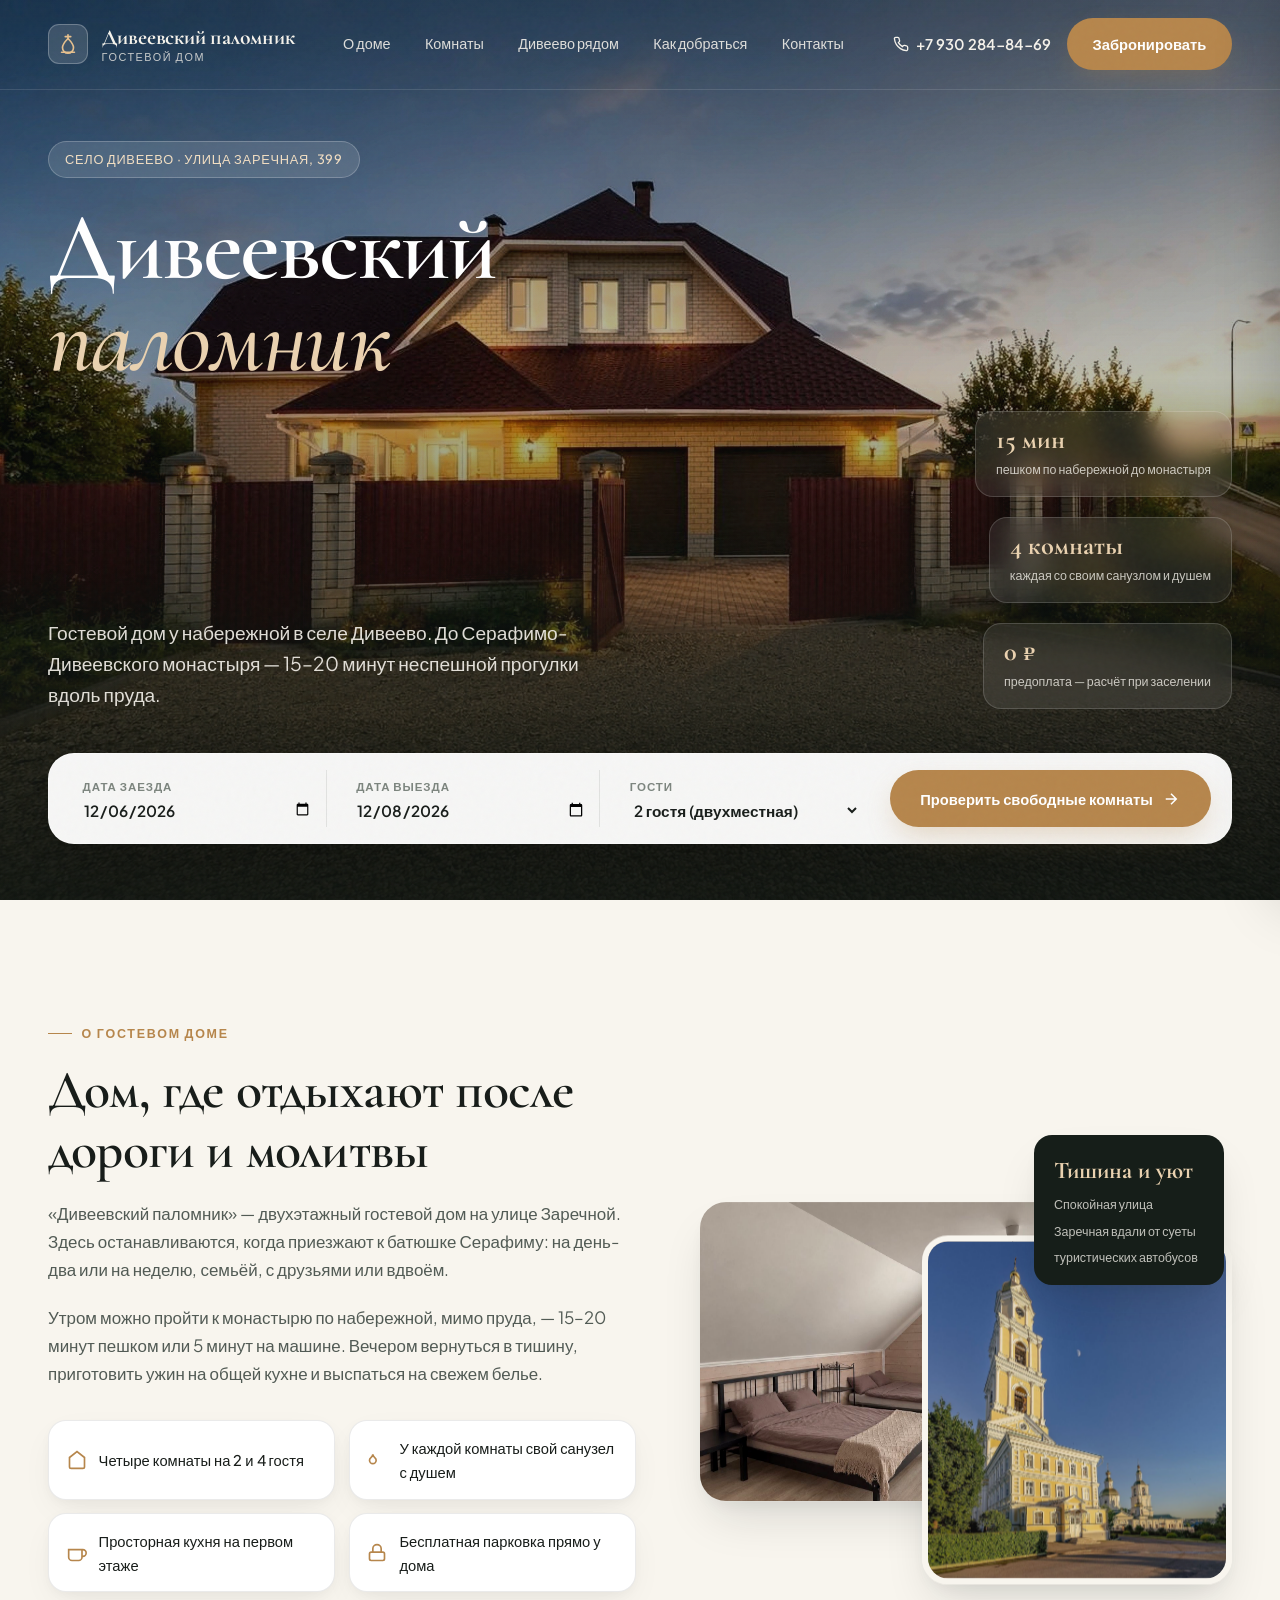
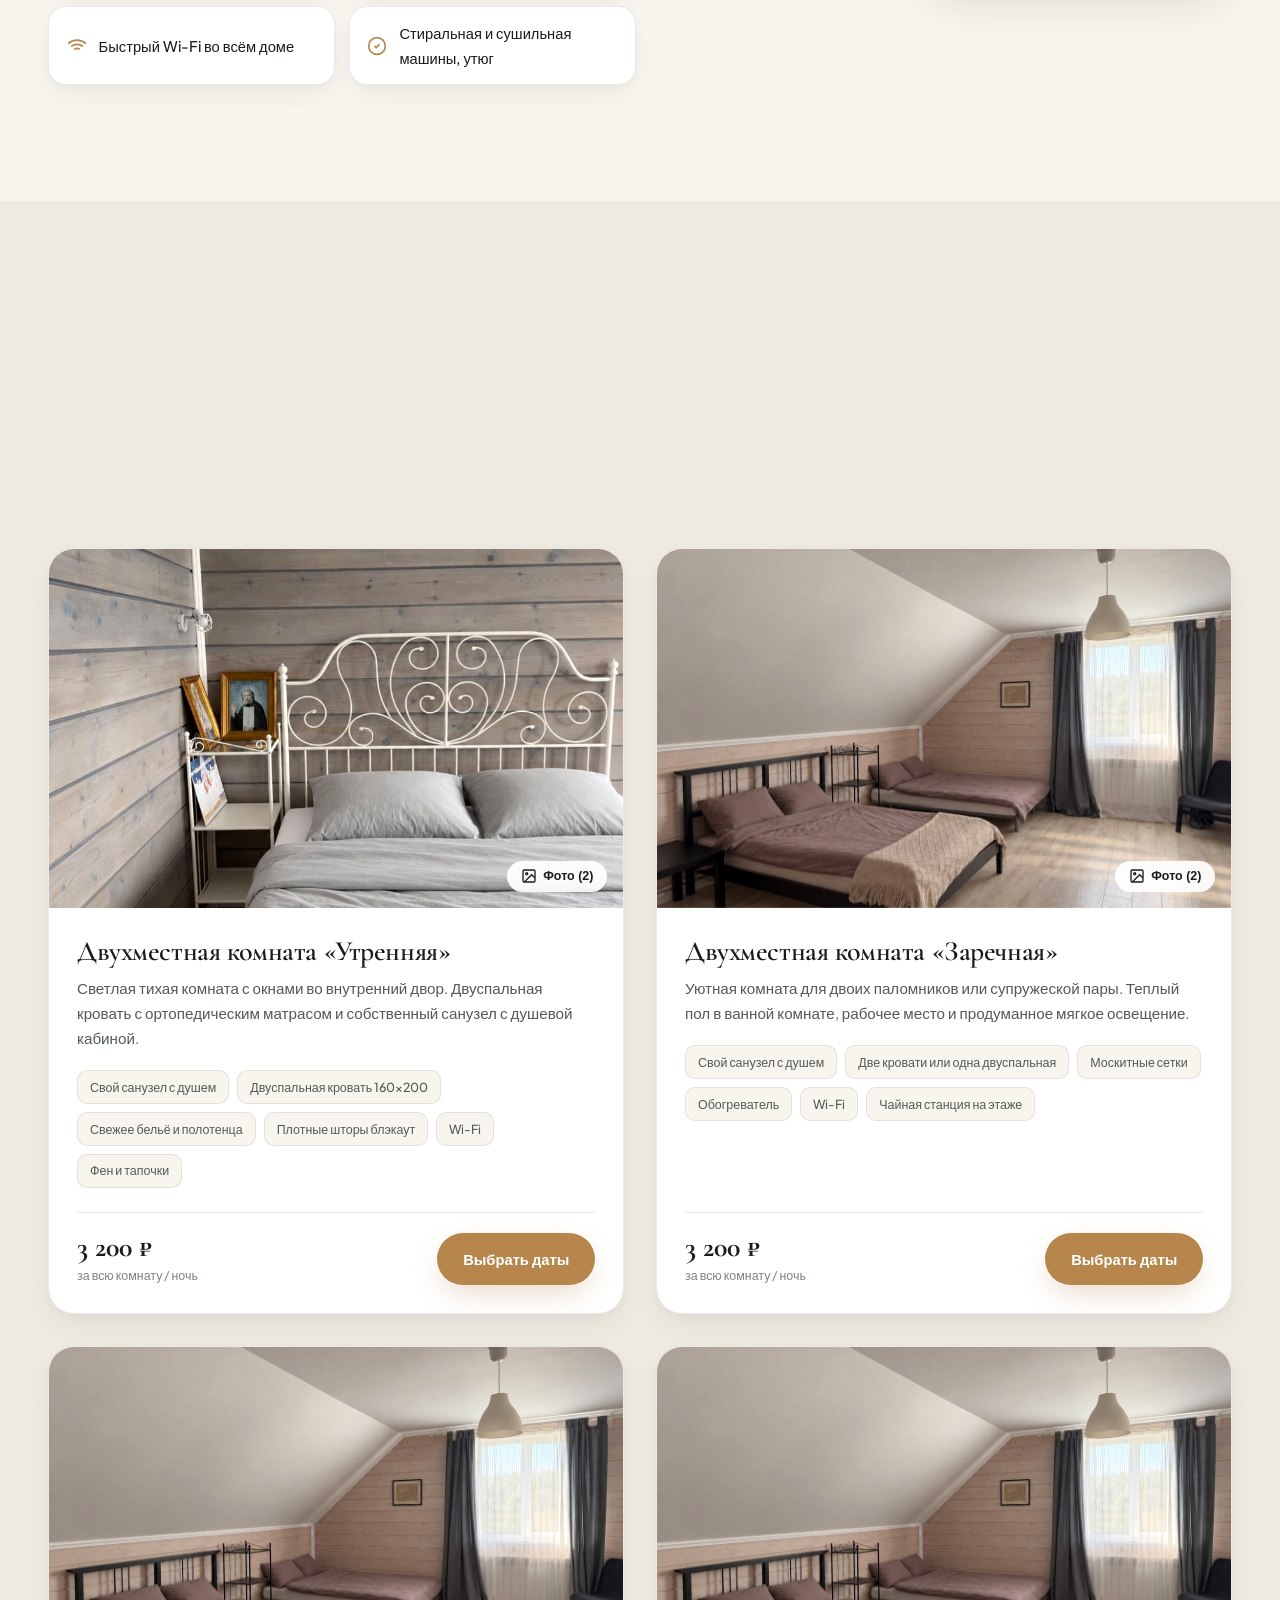
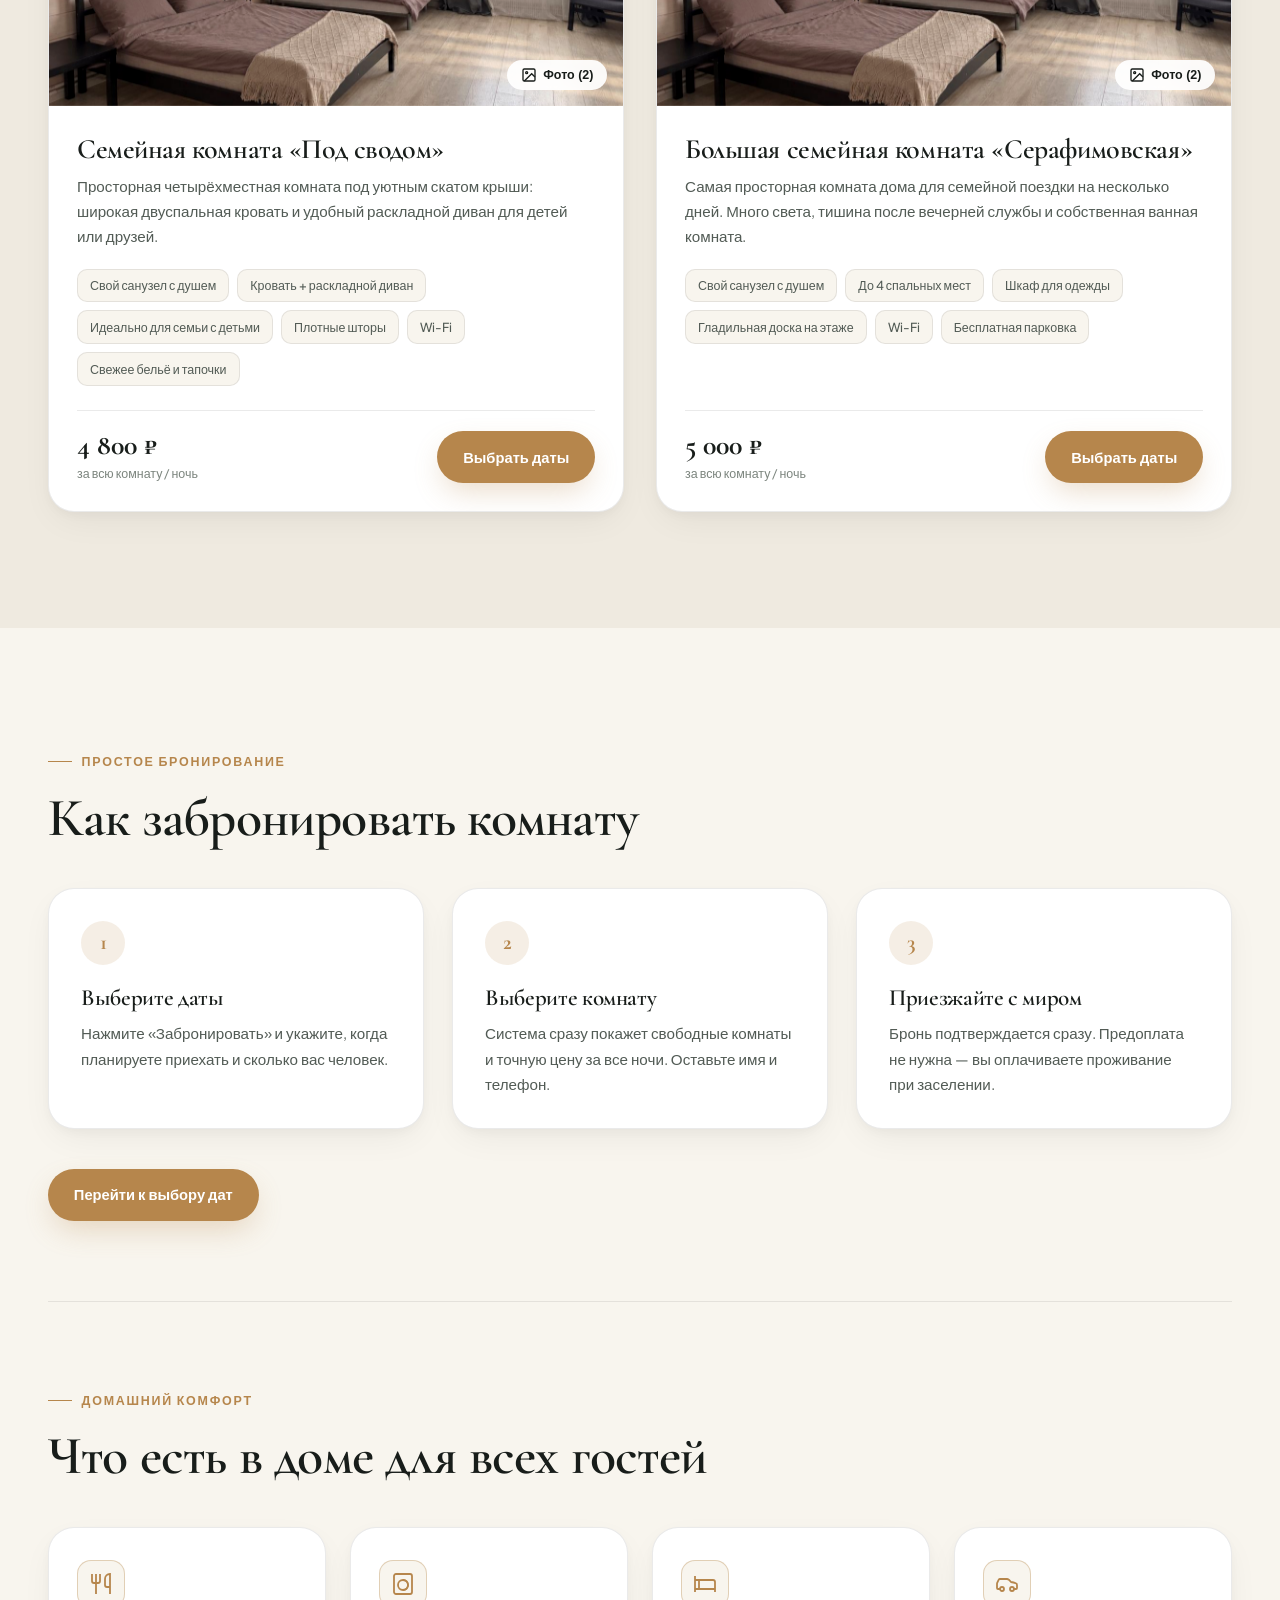
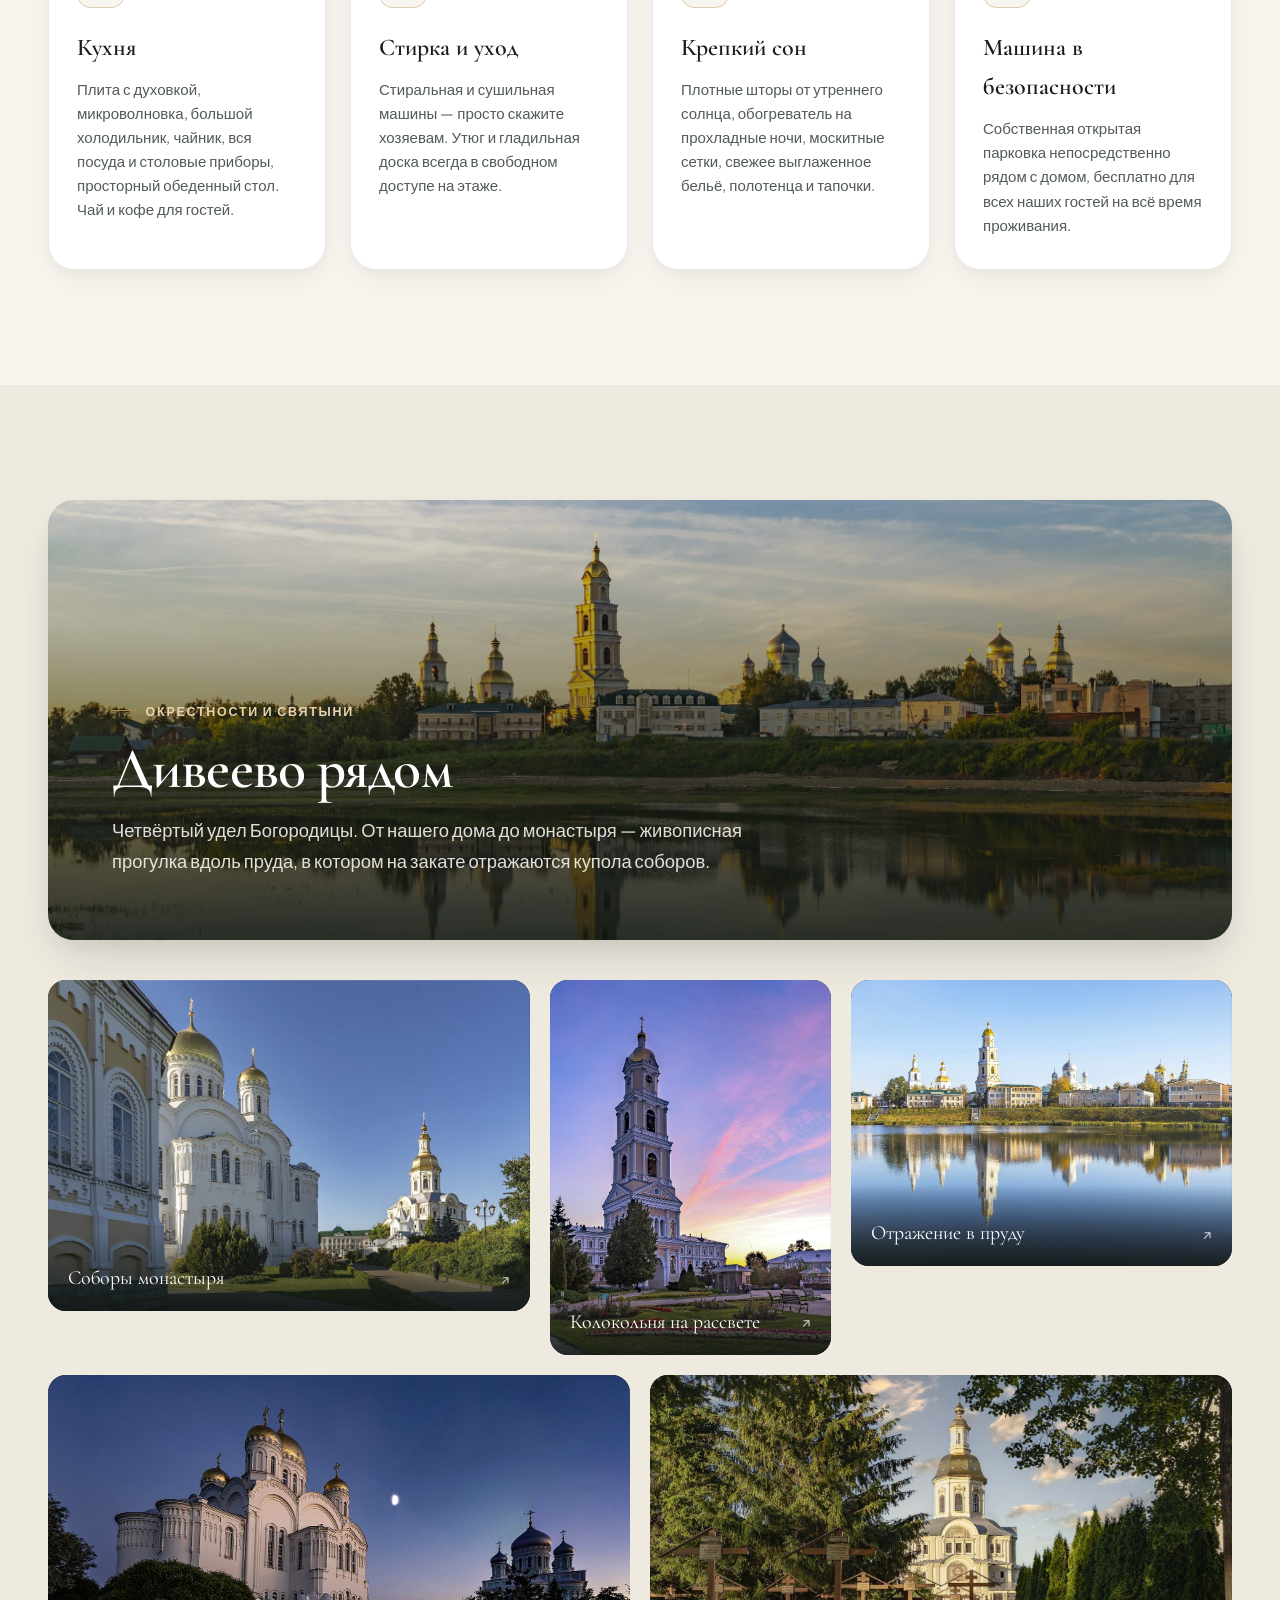
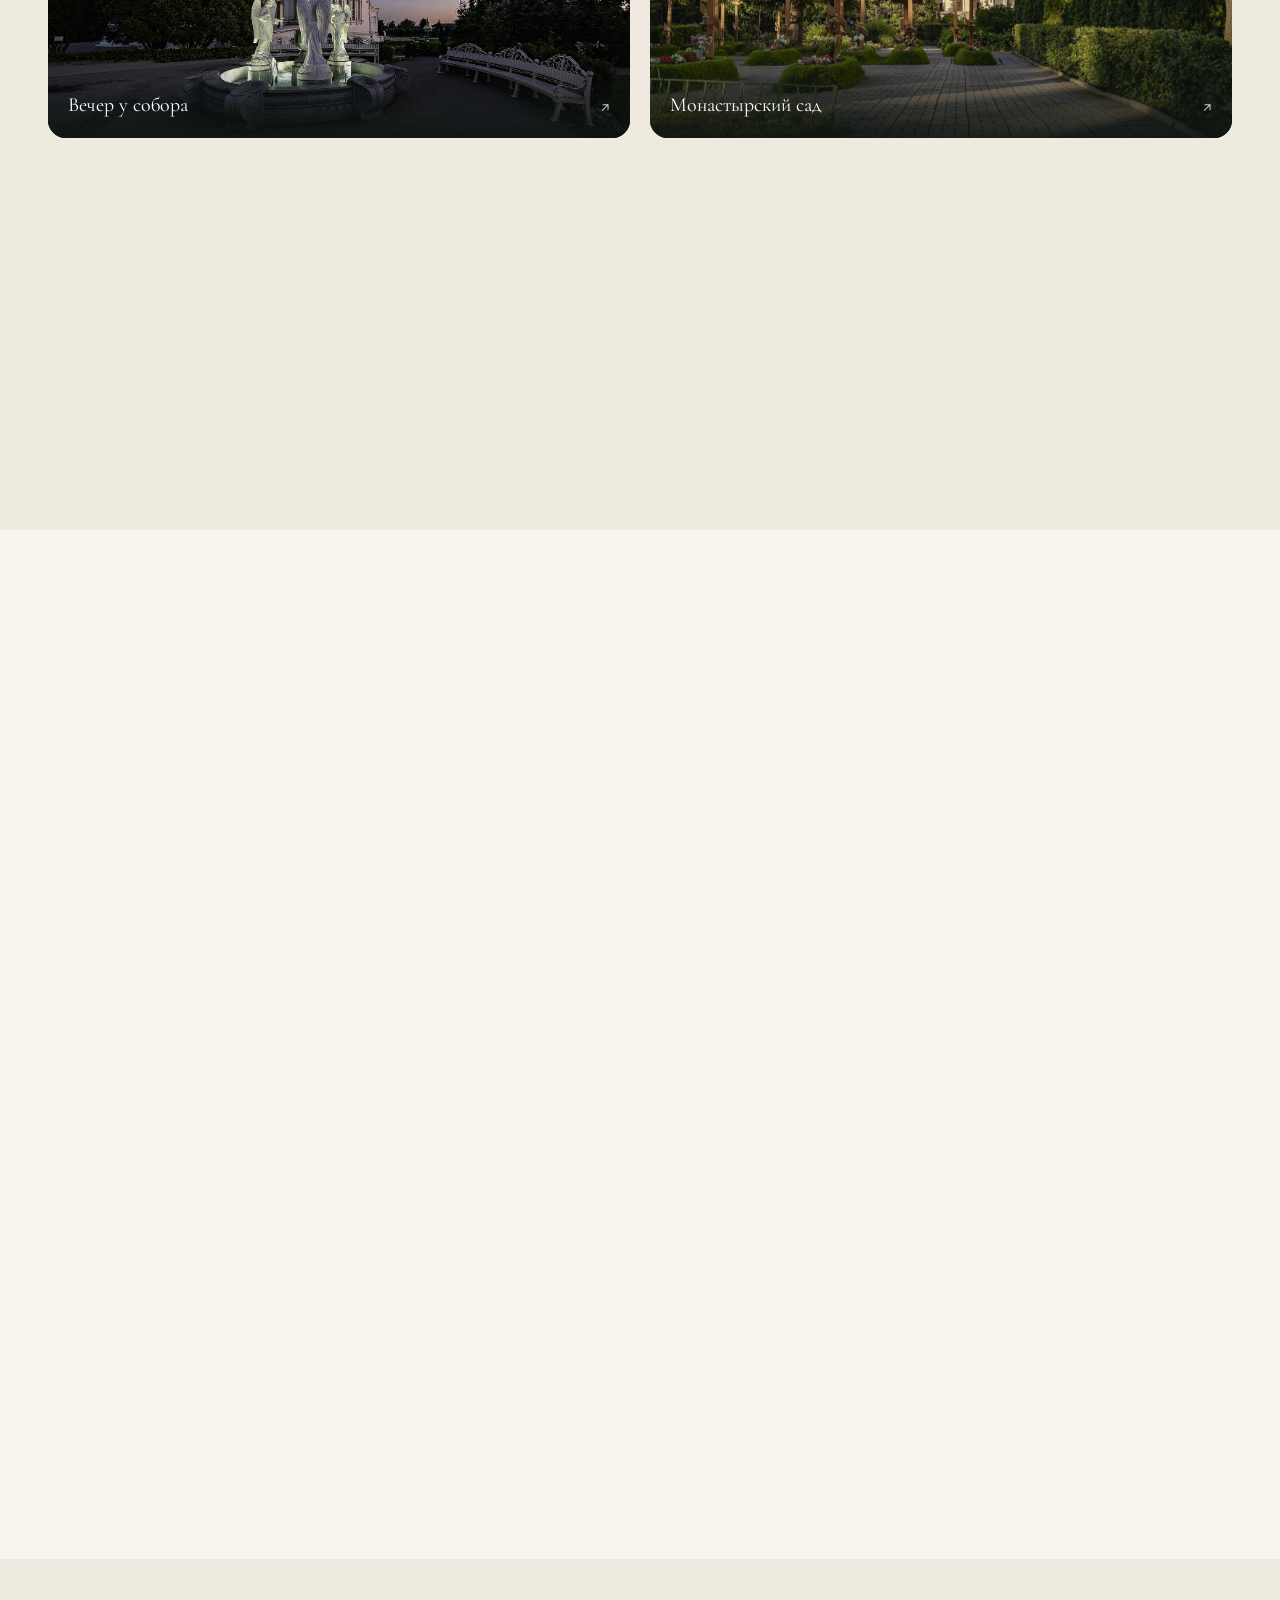
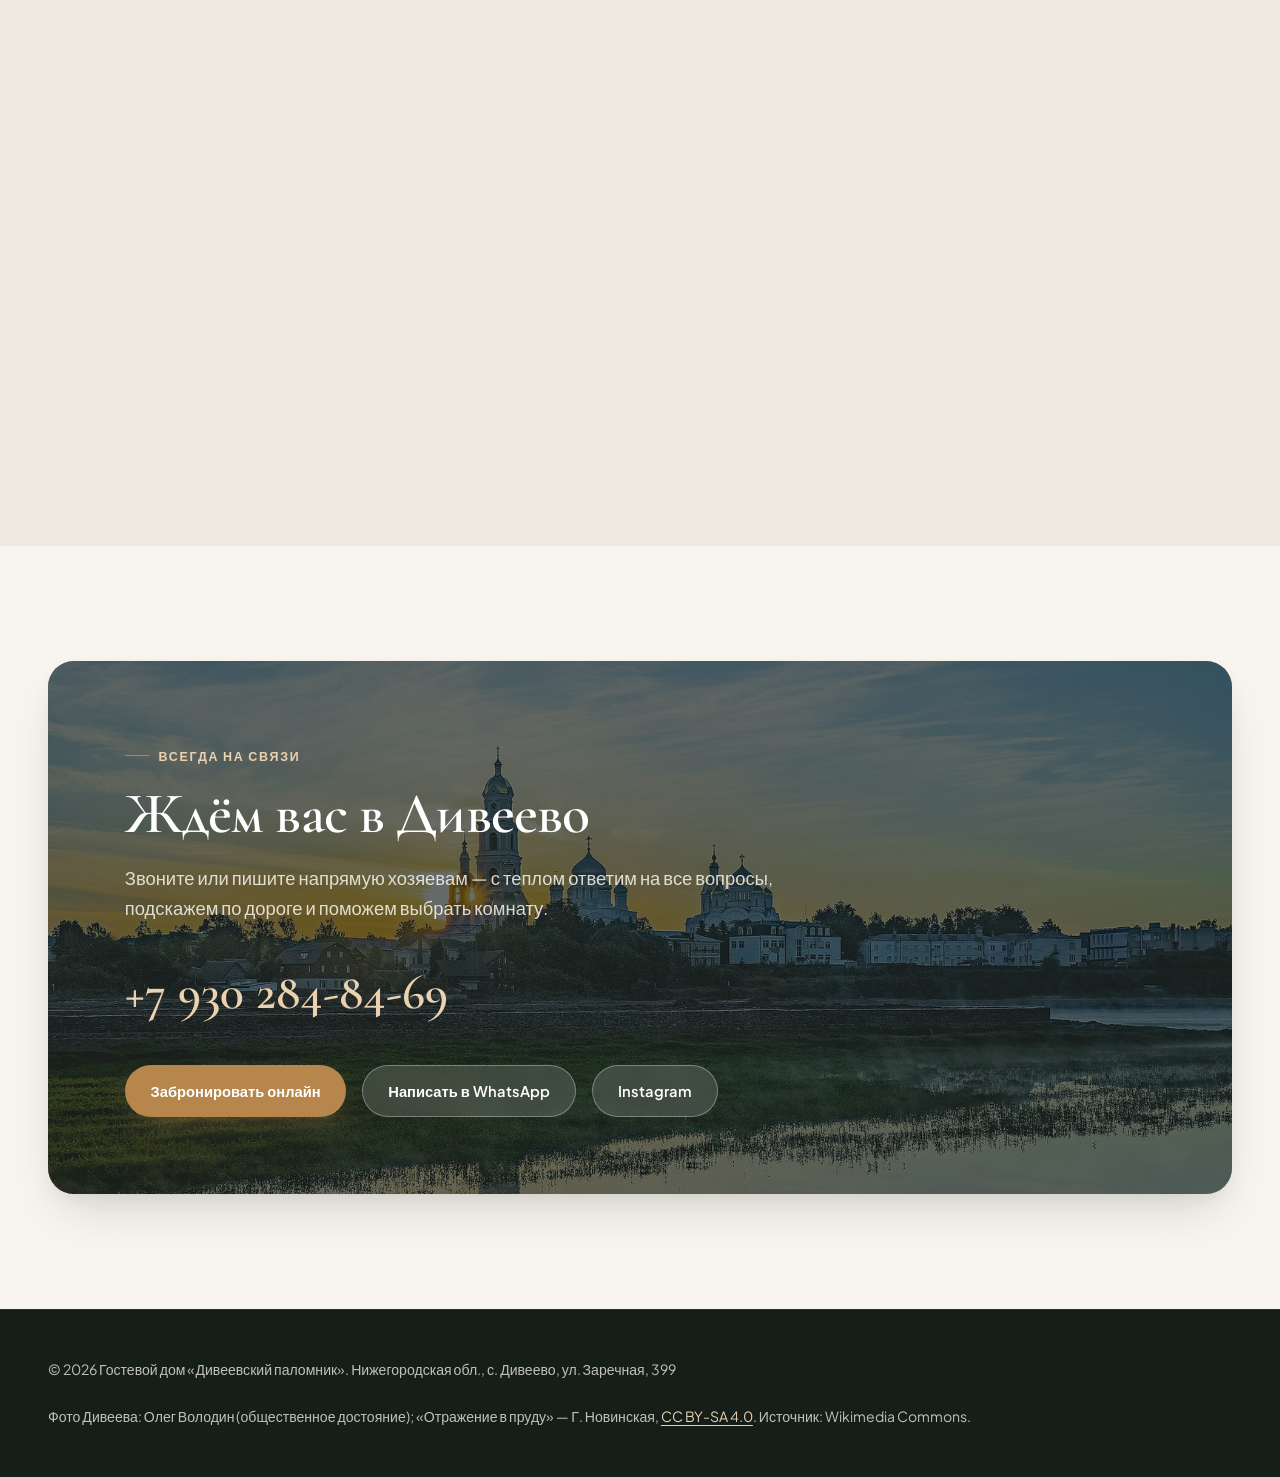
==== gemini/index.html @ 0fbf6c6d "Add Gemini site version (index.html)" ====
<!DOCTYPE html>
<html lang="ru">
<head>
  <meta charset="UTF-8">
  <meta name="viewport" content="width=device-width, initial-scale=1.0">
  <title>Дивеевский паломник — гостевой дом у набережной в селе Дивеево</title>
  <meta name="description" content="Гостевой дом «Дивеевский паломник» на улице Заречной в Дивеево. 15–20 минут пешком по набережной до Серафимо-Дивеевского монастыря. Комнаты на 2 и 4 гостя со своим санузлом, просторная кухня и бесплатная парковка.">
  <link rel="canonical" href="https://makariy1997.github.io/diveevskii_palomnik/gemini/">
  <link rel="icon" href="favicon.svg" type="image/svg+xml">
  <link rel="preload" as="image" href="../img/hero.jpg">

  <!-- Editorial Typography: Cormorant Garamond + Plus Jakarta Sans -->
  <link rel="preconnect" href="https://fonts.googleapis.com">
  <link rel="preconnect" href="https://fonts.gstatic.com" crossorigin>
  <link href="https://fonts.googleapis.com/css2?family=Cormorant+Garamond:ital,wght@0,500;0,600;0,700;1,500&family=Plus+Jakarta+Sans:wght@400;500;600;700&display=swap" rel="stylesheet">

  <link rel="stylesheet" href="styles.css">
</head>
<body>

  <div class="scroll-progress" aria-hidden="true"></div>
  <a class="skip-link" href="#main">К содержанию</a>

  <!-- HEADER -->
  <header class="site-header">
    <div class="header-inner">
      <a class="brand-logo" aria-label="Дивеевский паломник — на главную" href="#">
        <span class="brand-icon" aria-hidden="true">
          <svg width="22" height="22" viewBox="0 0 24 24" fill="none" stroke="currentColor" stroke-width="1.8" stroke-linecap="round" stroke-linejoin="round">
            <path d="M12 2v4M9 4h6"/>
            <path d="M12 6c-3.5 3.5-6 6.5-6 10a6 6 0 0 0 12 0c0-3.5-2.5-6.5-6-10Z"/>
            <path d="M5 21h14"/>
          </svg>
        </span>
        <span class="brand-text" translate="no">
          Дивеевский паломник
          <small>гостевой дом</small>
        </span>
      </a>

      <nav class="main-nav" aria-label="Разделы">
        <a href="#dom">О доме</a>
        <a href="#komnaty">Комнаты</a>
        <a href="#diveevo">Дивеево рядом</a>
        <a href="#doroga">Как добраться</a>
        <a href="#kontakty">Контакты</a>
      </nav>

      <div class="header-actions">
        <a class="header-phone" href="tel:+79302848469">
          <svg width="16" height="16" viewBox="0 0 24 24" fill="none" stroke="currentColor" stroke-width="2"><path d="M22 16.92v3a2 2 0 0 1-2.18 2 19.79 19.79 0 0 1-8.63-3.07 19.5 19.5 0 0 1-6-6 19.79 19.79 0 0 1-3.07-8.67A2 2 0 0 1 4.11 2h3a2 2 0 0 1 2 1.72c.127.96.361 1.903.7 2.81a2 2 0 0 1-.45 2.11L8.09 9.91a16 16 0 0 0 6 6l1.27-1.27a2 2 0 0 1 2.11-.45c.907.339 1.85.573 2.81.7A2 2 0 0 1 22 16.92z"/></svg>
          <span>+7 930 284-84-69</span>
        </a>
        <a class="btn btn-primary" href="booking.html">Забронировать</a>
        <button class="menu-toggle" type="button" aria-label="Открыть меню" aria-expanded="false">
          <svg width="20" height="20" viewBox="0 0 24 24" fill="none" stroke="currentColor" stroke-width="2"><line x1="3" y1="6" x2="21" y2="6"/><line x1="3" y1="12" x2="21" y2="12"/><line x1="3" y1="18" x2="21" y2="18"/></svg>
        </button>
      </div>
    </div>

    <!-- Mobile Drawer -->
    <div class="mobile-drawer" hidden>
      <nav class="mobile-drawer-nav" aria-label="Мобильное меню">
        <a href="#dom">О доме</a>
        <a href="#komnaty">Комнаты и цены</a>
        <a href="#diveevo">Дивеево рядом</a>
        <a href="#doroga">Как добраться</a>
        <a href="#kontakty">Контакты</a>
      </nav>
      <div>
        <p style="font-size: 0.85rem; color: var(--text-muted); margin-bottom: 0.5rem;">Связаться напрямую</p>
        <a href="tel:+79302848469" style="display:block; font-family: var(--font-serif); font-size: 1.65rem; font-weight: 700; color: var(--text-primary); text-decoration: none; margin-bottom: 1rem;">+7 930 284-84-69</a>
        <a href="booking.html" class="btn btn-primary" style="width: 100%;">Забронировать онлайн</a>
      </div>
    </div>
  </header>

  <main id="main">

    <!-- HERO SECTION -->
    <section class="hero">
      <div class="hero-media" aria-hidden="true">
        <img
          src="../img/hero-1600.jpg"
          srcset="../img/hero-1600.jpg 1600w, ../img/hero.jpg 2560w"
          sizes="100vw"
          width="2560"
          height="1706"
          alt=""
        >
      </div>
      <div class="hero-overlay" aria-hidden="true"></div>

      <div class="hero-content">
        <div class="hero-badge" data-reveal>
          <span>Село Дивеево · Улица Заречная, 399</span>
        </div>

        <h1 class="hero-title" data-reveal style="--reveal-delay: 80ms">
          <span>Дивеевский</span>
          <span>паломник</span>
        </h1>

        <div class="hero-grid" data-reveal style="--reveal-delay: 160ms">
          <p class="hero-lead">
            Гостевой дом у набережной в селе Дивеево. До Серафимо-Дивеевского монастыря — 15–20&nbsp;минут неспешной прогулки вдоль пруда.
          </p>

          <div class="hero-highlights">
            <div class="hero-stat">
              <strong>15 мин</strong>
              <span>пешком по набережной до монастыря</span>
            </div>
            <div class="hero-stat">
              <strong>4 комнаты</strong>
              <span>каждая со своим санузлом и душем</span>
            </div>
            <div class="hero-stat">
              <strong>0 ₽</strong>
              <span>предоплата — расчёт при заселении</span>
            </div>
          </div>
        </div>

        <!-- Interactive Quick Booking Widget -->
        <form id="hero-quick-book-form" class="quick-booking-bar" data-reveal style="--reveal-delay: 240ms" aria-label="Быстрый подбор комнаты">
          <div class="qb-field">
            <label for="qb-checkin">Дата заезда</label>
            <input type="date" id="qb-checkin" name="checkin" required>
          </div>
          <div class="qb-field">
            <label for="qb-checkout">Дата выезда</label>
            <input type="date" id="qb-checkout" name="checkout" required>
          </div>
          <div class="qb-field">
            <label for="qb-guests">Гости</label>
            <select id="qb-guests" name="guests">
              <option value="2">2 гостя (двухместная)</option>
              <option value="3">3 гостя (семейная)</option>
              <option value="4">4 гостя (четырёхместная)</option>
              <option value="1">1 гость</option>
            </select>
          </div>
          <button type="submit" class="btn btn-primary" style="height: 100%; padding: 0.95rem 1.85rem;">
            Проверить свободные комнаты
            <svg width="18" height="18" viewBox="0 0 24 24" fill="none" stroke="currentColor" stroke-width="2"><path d="M5 12h14M12 5l7 7-7 7"/></svg>
          </button>
        </form>
      </div>
    </section>

    <!-- ABOUT SECTION (#dom) -->
    <section id="dom" class="section">
      <div class="container">
        <div class="about-grid">
          <div class="about-text" data-reveal>
            <span class="eyebrow">О гостевом доме</span>
            <h2 class="section-title">Дом, где отдыхают после дороги и молитвы</h2>
            <p>
              «Дивеевский паломник» — двухэтажный гостевой дом на улице Заречной. Здесь останавливаются, когда приезжают к батюшке Серафиму: на день-два или на неделю, семьёй, с друзьями или вдвоём.
            </p>
            <p>
              Утром можно пройти к монастырю по набережной, мимо пруда, — 15–20 минут пешком или 5 минут на машине. Вечером вернуться в тишину, приготовить ужин на общей кухне и выспаться на свежем белье.
            </p>

            <ul class="feature-pills">
              <li>
                <svg viewBox="0 0 24 24" fill="none" stroke="currentColor" stroke-width="2"><path d="M3 9l9-7 9 7v11a2 2 0 0 1-2 2H5a2 2 0 0 1-2-2z"/></svg>
                <span>Четыре комнаты на 2 и 4 гостя</span>
              </li>
              <li>
                <svg viewBox="0 0 24 24" fill="none" stroke="currentColor" stroke-width="2"><path d="M7 16.3c2.2 0 4-1.83 4-4.05 0-1.16-.57-2.26-1.71-3.19S7.29 6.75 7 5.3c-.29 1.45-1.14 2.84-2.29 3.76S3 11.1 3 12.25c0 2.22 1.8 4.05 4 4.05z"/></svg>
                <span>У каждой комнаты свой санузел с душем</span>
              </li>
              <li>
                <svg viewBox="0 0 24 24" fill="none" stroke="currentColor" stroke-width="2"><path d="M18 8h1a4 4 0 0 1 0 8h-1M2 8h16v9a4 4 0 0 1-4 4H6a4 4 0 0 1-4-4V8z"/></svg>
                <span>Просторная кухня на первом этаже</span>
              </li>
              <li>
                <svg viewBox="0 0 24 24" fill="none" stroke="currentColor" stroke-width="2"><rect x="3" y="11" width="18" height="10" rx="2"/><path d="M7 11V7a5 5 0 0 1 10 0v4"/></svg>
                <span>Бесплатная парковка прямо у дома</span>
              </li>
              <li>
                <svg viewBox="0 0 24 24" fill="none" stroke="currentColor" stroke-width="2"><path d="M5 12.55a11 11 0 0 1 14.08 0M1.42 9a16 16 0 0 1 21.16 0M8.53 16.11a6 6 0 0 1 6.95 0M12 20h.01"/></svg>
                <span>Быстрый Wi-Fi во всём доме</span>
              </li>
              <li>
                <svg viewBox="0 0 24 24" fill="none" stroke="currentColor" stroke-width="2"><circle cx="12" cy="12" r="10"/><path d="m9 12 2 2 4-4"/></svg>
                <span>Стиральная и сушильная машины, утюг</span>
              </li>
            </ul>
          </div>

          <figure class="about-collage" data-reveal style="--reveal-delay: 140ms">
            <div class="collage-badge">
              <strong>Тишина и уют</strong>
              <span>Спокойная улица Заречная вдали от суеты туристических автобусов</span>
            </div>
            <div class="collage-main" data-parallax="-0.04">
              <img
                src="../img/room2-1.jpg"
                alt="Четырёхместная комната под скатом крыши: кровать и диван"
                width="1200"
                height="900"
                loading="lazy"
                class="photo-enhanced"
              >
            </div>
            <div class="collage-secondary" data-parallax="0.06">
              <img
                src="../img/tower.jpg"
                alt="Колокольня Дивеевского монастыря"
                width="1600"
                height="1443"
                loading="lazy"
                class="photo-enhanced"
              >
            </div>
          </figure>
        </div>
      </div>
    </section>

    <!-- ROOMS SECTION (#komnaty) -->
    <section id="komnaty" class="section section-alt">
      <div class="container">
        <div class="section-header-row" data-reveal>
          <div>
            <span class="eyebrow">Номерной фонд</span>
            <h2 class="section-title">Комнаты и стоимость</h2>
            <p class="section-subtitle">
              Цены указаны за всю комнату за ночь, а не за человека. Питание не входит — на просторной кухне первого этажа есть всё, чтобы готовить самим.
            </p>
          </div>

          <div class="room-filters" role="tablist" aria-label="Фильтр комнат по вместимости">
            <button type="button" class="filter-btn is-active" data-filter="all">Все комнаты (4)</button>
            <button type="button" class="filter-btn" data-filter="2">На 2 гостей</button>
            <button type="button" class="filter-btn" data-filter="4">Семейные на 4 гостей</button>
          </div>
        </div>

        <!-- Dynamically Populated by app.js -->
        <div id="rooms-grid-container" class="rooms-grid" aria-live="polite"></div>
      </div>
    </section>

    <!-- HOW TO BOOK & HOUSE AMENITIES -->
    <section class="section">
      <div class="container">
        <div data-reveal>
          <span class="eyebrow">Простое бронирование</span>
          <h2 class="section-title">Как забронировать комнату</h2>
        </div>

        <ol class="steps-grid">
          <li class="step-card" data-reveal style="--reveal-delay: 0ms">
            <div class="step-number">1</div>
            <h3>Выберите даты</h3>
            <p>Нажмите «Забронировать» и укажите, когда планируете приехать и сколько вас человек.</p>
          </li>
          <li class="step-card" data-reveal style="--reveal-delay: 100ms">
            <div class="step-number">2</div>
            <h3>Выберите комнату</h3>
            <p>Система сразу покажет свободные комнаты и точную цену за все ночи. Оставьте имя и телефон.</p>
          </li>
          <li class="step-card" data-reveal style="--reveal-delay: 200ms">
            <div class="step-number">3</div>
            <h3>Приезжайте с миром</h3>
            <p>Бронь подтверждается сразу. Предоплата не нужна — вы оплачиваете проживание при заселении.</p>
          </li>
        </ol>

        <div style="margin-top: 2rem;" data-reveal>
          <a href="booking.html" class="btn btn-primary">Перейти к выбору дат</a>
        </div>

        <hr style="border: none; border-top: 1px solid var(--border-subtle); margin: 5rem 0;">

        <div data-reveal>
          <span class="eyebrow">Домашний комфорт</span>
          <h2 class="section-title">Что есть в доме для всех гостей</h2>
        </div>

        <dl class="bento-dl">
          <div class="bento-item" data-reveal style="--reveal-delay: 0ms">
            <div class="bento-icon" aria-hidden="true">
              <svg width="24" height="24" viewBox="0 0 24 24" fill="none" stroke="currentColor" stroke-width="1.8"><path d="M3 2v7c0 1.1.9 2 2 2h4a2 2 0 0 0 2-2V2M7 2v20M21 15V2v0a5 5 0 0 0-5 5v6c0 1.1.9 2 2 2h3Zm0 0v7"/></svg>
            </div>
            <dt>Кухня</dt>
            <dd>Плита с духовкой, микроволновка, большой холодильник, чайник, вся посуда и столовые приборы, просторный обеденный стол. Чай и кофе для гостей.</dd>
          </div>

          <div class="bento-item" data-reveal style="--reveal-delay: 80ms">
            <div class="bento-icon" aria-hidden="true">
              <svg width="24" height="24" viewBox="0 0 24 24" fill="none" stroke="currentColor" stroke-width="1.8"><rect x="3" y="2" width="18" height="20" rx="2"/><circle cx="12" cy="13" r="5"/><path d="M12 18a5 5 0 0 0 0-10"/></svg>
            </div>
            <dt>Стирка и уход</dt>
            <dd>Стиральная и сушильная машины — просто скажите хозяевам. Утюг и гладильная доска всегда в свободном доступе на этаже.</dd>
          </div>

          <div class="bento-item" data-reveal style="--reveal-delay: 160ms">
            <div class="bento-icon" aria-hidden="true">
              <svg width="24" height="24" viewBox="0 0 24 24" fill="none" stroke="currentColor" stroke-width="1.8"><path d="M2 4v16M2 8h18a2 2 0 0 1 2 2v10M2 17h20M6 8v9"/></svg>
            </div>
            <dt>Крепкий сон</dt>
            <dd>Плотные шторы от утреннего солнца, обогреватель на прохладные ночи, москитные сетки, свежее выглаженное бельё, полотенца и тапочки.</dd>
          </div>

          <div class="bento-item" data-reveal style="--reveal-delay: 240ms">
            <div class="bento-icon" aria-hidden="true">
              <svg width="24" height="24" viewBox="0 0 24 24" fill="none" stroke="currentColor" stroke-width="1.8"><path d="M19 17h2c.6 0 1-.4 1-1v-3c0-.9-.7-1.7-1.5-1.9C18.7 10.6 16 10 16 10s-1.3-1.4-2.2-2.3c-.5-.4-1.1-.7-1.8-.7H5c-.6 0-1.1.4-1.4.9l-1.4 2.9A3.7 3.7 0 0 0 2 12v4c0 .6.4 1 1 1h2"/><circle cx="7" cy="17" r="2"/><circle cx="17" cy="17" r="2"/></svg>
            </div>
            <dt>Машина в безопасности</dt>
            <dd>Собственная открытая парковка непосредственно рядом с домом, бесплатно для всех наших гостей на всё время проживания.</dd>
          </div>
        </dl>
      </div>
    </section>

    <!-- DIVEEVO NEARBY SECTION (#diveevo) -->
    <section id="diveevo" class="section section-alt">
      <div class="container">
        <div class="diveevo-banner" data-reveal>
          <img
            src="../img/pond.jpg"
            alt="Дивеевский монастырь над прудом на закате"
            width="2400"
            height="1493"
            loading="lazy"
            class="photo-enhanced"
          >
          <div class="diveevo-banner-overlay" aria-hidden="true"></div>
          <div class="diveevo-banner-content">
            <span class="eyebrow" style="color: #EAD2B0;">Окрестности и святыни</span>
            <h2>Дивеево рядом</h2>
            <p>
              Четвёртый удел Богородицы. От нашего дома до монастыря — живописная прогулка вдоль пруда, в котором на закате отражаются купола соборов.
            </p>
          </div>
        </div>

        <div class="gallery-mosaic" aria-label="Фотографии Дивеева — нажмите для увеличения">
          <figure class="mosaic-item" data-reveal style="--reveal-delay: 0ms">
            <img src="../img/place-1.jpg" alt="Соборы Дивеевского монастыря" width="1600" height="1053" loading="lazy" class="photo-enhanced">
            <figcaption>Соборы монастыря</figcaption>
          </figure>
          <figure class="mosaic-item" data-reveal style="--reveal-delay: 80ms">
            <img src="../img/place-3.jpg" alt="Колокольня монастыря на фоне розового неба" width="1600" height="1361" loading="lazy" class="photo-enhanced">
            <figcaption>Колокольня на рассвете</figcaption>
          </figure>
          <figure class="mosaic-item" data-reveal style="--reveal-delay: 160ms">
            <img src="../img/place-4.jpg" alt="Монастырь отражается в пруду" width="1600" height="1047" loading="lazy" class="photo-enhanced">
            <figcaption>Отражение в пруду</figcaption>
          </figure>
          <figure class="mosaic-item" data-reveal style="--reveal-delay: 220ms">
            <img src="../img/place-5.jpg" alt="Собор вечером, при луне" width="1600" height="1217" loading="lazy" class="photo-enhanced">
            <figcaption>Вечер у собора</figcaption>
          </figure>
          <figure class="mosaic-item" data-reveal style="--reveal-delay: 280ms">
            <img src="../img/place-6.jpg" alt="Монастырский сад с деревянными крестами" width="1600" height="1067" loading="lazy" class="photo-enhanced">
            <figcaption>Монастырский сад</figcaption>
          </figure>
        </div>

        <div class="places-cards">
          <article class="place-info-card" data-reveal style="--reveal-delay: 0ms">
            <h3>Монастырь</h3>
            <p>Свято-Троицкий Серафимо-Дивеевский женский монастырь: мощи преподобного Серафима Саровского, Троицкий и Преображенский соборы, Святая Канавка.</p>
          </article>
          <article class="place-info-card" data-reveal style="--reveal-delay: 100ms">
            <h3>Святые источники</h3>
            <p>В окрестностях — святые источники с благоустроенными купальнями: батюшки Серафима, Казанской иконы Божией Матери, Иверский. До ближних — несколько минут на машине.</p>
          </article>
          <article class="place-info-card" data-reveal style="--reveal-delay: 200ms">
            <h3>Саров и окрестности</h3>
            <p>Хозяева с радостью подскажут, куда съездить, в какое время меньше людей у источников и как удобнее спланировать ваш день в Дивеево.</p>
          </article>
        </div>
      </div>
    </section>

    <!-- HOW TO GET THERE (#doroga) -->
    <section id="doroga" class="section">
      <div class="container">
        <div class="route-grid">
          <div class="route-details" data-reveal>
            <div>
              <span class="eyebrow">Локация и маршрут</span>
              <h2 class="section-title">Как добраться</h2>
            </div>

            <div class="route-address-box">
              <div>
                <strong style="display:block; font-size: 1.05rem;">Нижегородская область, село Дивеево, ул.&nbsp;Заречная,&nbsp;399</strong>
                <span style="font-size: 0.85rem; color: var(--text-muted);">Координаты: 55.02346, 43.24528</span>
              </div>
              <button type="button" id="copy-address-btn" class="btn btn-outline" style="padding: 0.55rem 1rem; font-size: 0.82rem;">
                Скопировать адрес
              </button>
            </div>

            <div class="route-item">
              <h3>На машине</h3>
              <p>Вбейте в навигатор адрес дома или координаты. Удобный асфальтированный подъезд, бесплатная парковка прямо у дома.</p>
            </div>

            <div class="route-item">
              <h3>На автобусе или поезде</h3>
              <p>Автобусы и маршрутки до Дивеева регулярно идут из Нижнего Новгорода и от ж/д вокзала Арзамаса. Напишите хозяевам заранее — подскажут оптимальный рейс и как добраться от остановки.</p>
            </div>

            <div class="route-item">
              <h3>Пешком до монастыря</h3>
              <p>15–20 минут по благоустроенной набережной вдоль пруда. На карте метка — наш гостевой дом, монастырь — к северу, сразу за прудом.</p>
            </div>

            <div style="margin-top: 0.5rem;">
              <a class="btn btn-primary" href="https://yandex.ru/maps/?rtext=~55.02346%2C43.24528&amp;rtt=auto" rel="noopener" target="_blank">
                Построить маршрут в Яндекс Картах ↗
              </a>
            </div>
          </div>

          <div class="route-map-card" data-reveal style="--reveal-delay: 140ms">
            <iframe
              title="Карта расположения гостевого дома Дивеевский паломник"
              src="https://yandex.ru/map-widget/v1/?ll=43.245280%2C55.031500&z=14&pt=43.245280,55.023460,pm2rdm~43.243500,55.040500,pm2blm"
              loading="lazy"
              allowfullscreen
            ></iframe>
          </div>
        </div>
      </div>
    </section>

    <!-- HOUSE RULES -->
    <section class="section section-alt">
      <div class="container">
        <div data-reveal>
          <span class="eyebrow">Правила проживания</span>
          <h2 class="section-title">Порядок в доме</h2>
        </div>

        <div class="rules-grid">
          <div class="rule-card" data-reveal style="--reveal-delay: 0ms">
            <h3>Заезд и выезд</h3>
            <p>Заезд с 14:00, выезд до 12:00. Ранний заезд или поздний выезд — по предварительной договорённости, если комната свободна.</p>
          </div>
          <div class="rule-card" data-reveal style="--reveal-delay: 80ms">
            <h3>Оплата без риска</h3>
            <p>Предоплата не нужна: бронь подтверждается сразу на сайте, а оплачиваете вы уже на месте при заселении.</p>
          </div>
          <div class="rule-card" data-reveal style="--reveal-delay: 160ms">
            <h3>Тишина и покой</h3>
            <p>Наш дом создан для спокойного отдыха паломников. Просим соблюдать тишину после 22:00 и не курить в доме.</p>
          </div>
          <div class="rule-card" data-reveal style="--reveal-delay: 240ms">
            <h3>Семьи с детьми</h3>
            <p>С детьми любого возраста — добро пожаловать. Наши четырёхместные комнаты с диваном особенно удобны для семьи.</p>
          </div>
        </div>
      </div>
    </section>

    <!-- CONTACTS CTA SECTION (#kontakty) -->
    <section id="kontakty" class="section">
      <div class="container">
        <div class="cta-banner" data-reveal>
          <div class="cta-banner-media" aria-hidden="true">
            <img src="../img/evening.jpg" alt="" width="1600" height="1071" loading="lazy">
          </div>
          <div class="cta-banner-content">
            <span class="eyebrow" style="color: #EAD2B0;">Всегда на связи</span>
            <h2>Ждём вас в Дивеево</h2>
            <p>Звоните или пишите напрямую хозяевам — с теплом ответим на все вопросы, подскажем по дороге и поможем выбрать комнату.</p>
            <a class="cta-phone-huge" href="tel:+79302848469">+7 930 284-84-69</a>
            <div class="cta-buttons-row">
              <a class="btn btn-primary" href="booking.html">Забронировать онлайн</a>
              <a class="btn btn-light" href="https://wa.me/79302848469" rel="noopener" target="_blank">Написать в WhatsApp</a>
              <a class="btn btn-light" href="https://www.instagram.com/diveevo_palomnik/" rel="noopener" target="_blank">Instagram</a>
            </div>
          </div>
        </div>
      </div>
    </section>

  </main>

  <!-- FOOTER -->
  <footer class="site-footer">
    <div class="container footer-inner">
      <p>© <span>2026</span> Гостевой дом «Дивеевский паломник». Нижегородская обл., с. Дивеево, ул. Заречная, 399</p>
      <p>
        Фото Дивеева: Олег Володин (общественное достояние); «Отражение в пруду» — Г. Новинская,
        <a href="https://creativecommons.org/licenses/by-sa/4.0/deed.ru" rel="noopener" target="_blank">CC BY-SA 4.0</a>. Источник: Wikimedia Commons.
      </p>
    </div>
  </footer>

  <!-- Floating Quick CTA Button -->
  <a href="booking.html" class="btn btn-primary floating-book-cta" aria-label="Забронировать комнату">
    Забронировать комнату
  </a>

  <!-- Interactive Lightbox Modal (<dialog>) -->
  <dialog id="photo-lightbox" class="lightbox-dialog" aria-label="Фото комнаты и окрестностей">
    <div class="lightbox-inner">
      <img id="lightbox-img" src="../img/room2-1.jpg" alt="Фотография">
      <div class="lightbox-bar">
        <span id="lightbox-caption" class="lightbox-caption">Фото комнаты</span>
        <div class="lightbox-controls">
          <button type="button" id="lightbox-prev" class="lightbox-btn" aria-label="Предыдущее фото">←</button>
          <button type="button" id="lightbox-next" class="lightbox-btn" aria-label="Следующее фото">→</button>
          <button type="button" id="lightbox-close" class="lightbox-btn" aria-label="Закрыть">✕</button>
        </div>
      </div>
    </div>
  </dialog>

  <script src="app.js"></script>
</body>
</html>
---- gemini/styles.css ----
/* ==========================================================================
   ДИВЕЕВСКИЙ ПАЛОМНИК — EDITORIAL HERITAGE HOSPITALITY DESIGN SYSTEM (2026)
   Skills Applied: @frontend-design, @frontend-motion-wizard, @ui-component-architect
   ========================================================================== */

:root {
  /* Color Palette: Warm Alabaster, Linen, Burnished Gold, Deep Monastery Pine */
  --bg-primary: #F8F5EE;
  --bg-secondary: #EFEAE0;
  --bg-surface: #FFFFFF;
  --bg-glass: rgba(248, 245, 238, 0.84);
  --bg-dark: #161E19;
  --bg-dark-elevated: #1F2A24;

  --text-primary: #181D1A;
  --text-secondary: #525B55;
  --text-muted: #7C857E;
  --text-on-dark: #F6F3EC;
  --text-on-dark-muted: rgba(246, 243, 236, 0.76);

  --accent-gold: #B6864C;
  --accent-gold-hover: #9C6F38;
  --accent-gold-light: rgba(182, 134, 76, 0.14);
  --accent-sage: #2C4235;
  --accent-sage-hover: #1E2F25;

  --border-subtle: rgba(24, 29, 26, 0.09);
  --border-gold: rgba(182, 134, 76, 0.35);

  /* Typography */
  --font-serif: 'Cormorant Garamond', Georgia, 'Times New Roman', serif;
  --font-sans: 'Plus Jakarta Sans', -apple-system, BlinkMacSystemFont, 'Segoe UI', Roboto, sans-serif;

  /* Layout & Spacing */
  --container-max: 1280px;
  --container-pad: clamp(1.25rem, 4vw, 3rem);
  --section-py: clamp(4.5rem, 9vw, 8rem);

  /* Radius & Shadows */
  --radius-sm: 10px;
  --radius-md: 18px;
  --radius-lg: 26px;
  --radius-pill: 999px;

  --shadow-soft: 0 12px 36px -8px rgba(22, 30, 25, 0.07), 0 4px 12px -2px rgba(22, 30, 25, 0.04);
  --shadow-hover: 0 24px 48px -12px rgba(22, 30, 25, 0.15), 0 8px 20px -4px rgba(22, 30, 25, 0.06);
  --shadow-gold: 0 12px 30px -6px rgba(182, 134, 76, 0.32);

  /* Motion Easing */
  --ease-out-expo: cubic-bezier(0.16, 1, 0.3, 1);
  --ease-smooth: cubic-bezier(0.22, 1, 0.36, 1);
}

/* Reset & Base */
*, *::before, *::after {
  box-sizing: border-box;
  margin: 0;
  padding: 0;
}

html {
  scroll-behavior: smooth;
  font-size: 16px;
  background-color: var(--bg-primary);
  color: var(--text-primary);
  -webkit-font-smoothing: antialiased;
  -moz-osx-font-smoothing: grayscale;
}

body {
  font-family: var(--font-sans);
  line-height: 1.65;
  color: var(--text-primary);
  background-color: var(--bg-primary);
  overflow-x: hidden;
  position: relative;
}

/* Subtle Architectural Grain Overlay */
body::before {
  content: "";
  position: fixed;
  inset: 0;
  pointer-events: none;
  z-index: 9999;
  opacity: 0.028;
  background-image: url("data:image/svg+xml,%3Csvg viewBox='0 0 200 200' xmlns='http://www.w3.org/2000/svg'%3E%3Cfilter id='noiseFilter'%3E%3CfeTurbulence type='fractalNoise' baseFrequency='0.85' numOctaves='3' stitchTiles='stitch'/%3E%3C/filter%3E%3Crect width='100%25' height='100%25' filter='url(%23noiseFilter)'/%3E%3C/svg%3E");
}

/* Scroll Progress Bar */
.scroll-progress {
  position: fixed;
  top: 0;
  left: 0;
  height: 3px;
  background: linear-gradient(90deg, var(--accent-gold), #DFB782);
  width: 0%;
  z-index: 1001;
  transition: width 0.1s linear;
}

/* Skip Link */
.skip-link {
  position: absolute;
  top: -100px;
  left: 1rem;
  background: var(--bg-dark);
  color: var(--text-on-dark);
  padding: 0.75rem 1.25rem;
  border-radius: var(--radius-sm);
  z-index: 2000;
  text-decoration: none;
  font-weight: 600;
  transition: top 0.25s var(--ease-out-expo);
}
.skip-link:focus {
  top: 1rem;
}

/* Photographic Enhancement Filter (Warm Film Grade + Micro-Contrast) */
.photo-enhanced {
  filter: contrast(1.035) saturate(1.05) brightness(1.01);
  transition: transform 0.85s var(--ease-out-expo), filter 0.6s ease, opacity 0.6s ease;
  will-change: transform;
}

img {
  max-width: 100%;
  height: auto;
  display: block;
}

/* Typography Hierarchy */
h1, h2, h3, .serif-heading {
  font-family: var(--font-serif);
  font-weight: 600;
  line-height: 1.12;
  letter-spacing: -0.015em;
  color: var(--text-primary);
}

.eyebrow {
  display: inline-flex;
  align-items: center;
  gap: 0.6rem;
  font-family: var(--font-sans);
  font-size: 0.78rem;
  font-weight: 600;
  text-transform: uppercase;
  letter-spacing: 0.14em;
  color: var(--accent-gold);
  margin-bottom: 1rem;
}

.eyebrow::before {
  content: "";
  width: 24px;
  height: 1px;
  background-color: var(--accent-gold);
}

.section-title {
  font-size: clamp(2.25rem, 4.2vw, 3.5rem);
  margin-bottom: 1.25rem;
}

.section-subtitle {
  font-size: clamp(1.05rem, 1.4vw, 1.2rem);
  color: var(--text-secondary);
  max-width: 640px;
}

.container {
  max-width: var(--container-max);
  margin: 0 auto;
  padding: 0 var(--container-pad);
}

/* ==========================================================================
   HEADER & NAVIGATION
   ========================================================================== */
.site-header {
  position: fixed;
  top: 0;
  left: 0;
  right: 0;
  z-index: 900;
  padding: 1.15rem 0;
  transition: background-color 0.4s var(--ease-out-expo),
              padding 0.4s var(--ease-out-expo),
              box-shadow 0.4s var(--ease-out-expo),
              border-color 0.4s var(--ease-out-expo);
  border-bottom: 1px solid rgba(255, 255, 255, 0.12);
}

.site-header.is-scrolled {
  background-color: var(--bg-glass);
  backdrop-filter: blur(16px) saturate(160%);
  -webkit-backdrop-filter: blur(16px) saturate(160%);
  padding: 0.75rem 0;
  border-bottom-color: var(--border-subtle);
  box-shadow: 0 8px 30px rgba(22, 30, 25, 0.06);
}

.header-inner {
  max-width: var(--container-max);
  margin: 0 auto;
  padding: 0 var(--container-pad);
  display: flex;
  align-items: center;
  justify-content: space-between;
  gap: 1.5rem;
}

.brand-logo {
  display: inline-flex;
  align-items: center;
  gap: 0.85rem;
  text-decoration: none;
  color: var(--text-on-dark);
  transition: color 0.35s ease;
}

.site-header.is-scrolled .brand-logo {
  color: var(--text-primary);
}

.brand-icon {
  width: 40px;
  height: 40px;
  border-radius: 11px;
  background: rgba(255, 255, 255, 0.14);
  border: 1px solid rgba(255, 255, 255, 0.25);
  display: flex;
  align-items: center;
  justify-content: center;
  color: #E7C18E;
  transition: all 0.35s ease;
}

.site-header.is-scrolled .brand-icon {
  background: var(--bg-dark);
  border-color: var(--bg-dark);
  color: #E7C18E;
}

.brand-text {
  display: flex;
  flex-direction: column;
  font-family: var(--font-serif);
  font-size: 1.35rem;
  font-weight: 700;
  line-height: 1.05;
  letter-spacing: -0.01em;
}

.brand-text small {
  font-family: var(--font-sans);
  font-size: 0.68rem;
  font-weight: 500;
  text-transform: uppercase;
  letter-spacing: 0.14em;
  opacity: 0.78;
  margin-top: 2px;
}

.main-nav {
  display: flex;
  align-items: center;
  gap: 0.35rem;
}

.main-nav a {
  position: relative;
  text-decoration: none;
  font-size: 0.9rem;
  font-weight: 500;
  color: rgba(246, 243, 236, 0.88);
  padding: 0.5rem 0.9rem;
  border-radius: var(--radius-pill);
  transition: color 0.3s ease, background-color 0.3s ease;
}

.site-header.is-scrolled .main-nav a {
  color: var(--text-secondary);
}

.main-nav a:hover,
.main-nav a.is-active {
  color: #FFFFFF;
  background-color: rgba(255, 255, 255, 0.14);
}

.site-header.is-scrolled .main-nav a:hover,
.site-header.is-scrolled .main-nav a.is-active {
  color: var(--text-primary);
  background-color: rgba(24, 29, 26, 0.06);
}

.header-actions {
  display: flex;
  align-items: center;
  gap: 1rem;
}

.header-phone {
  text-decoration: none;
  font-size: 0.92rem;
  font-weight: 600;
  color: var(--text-on-dark);
  display: inline-flex;
  align-items: center;
  gap: 0.45rem;
  transition: color 0.3s ease;
}

.site-header.is-scrolled .header-phone {
  color: var(--text-primary);
}

.header-phone:hover {
  color: #E7C18E;
}

.site-header.is-scrolled .header-phone:hover {
  color: var(--accent-gold);
}

/* Buttons */
.btn {
  display: inline-flex;
  align-items: center;
  justify-content: center;
  gap: 0.6rem;
  font-family: var(--font-sans);
  font-size: 0.92rem;
  font-weight: 600;
  text-decoration: none;
  padding: 0.8rem 1.55rem;
  border-radius: var(--radius-pill);
  border: 1px solid transparent;
  cursor: pointer;
  transition: transform 0.3s var(--ease-out-expo),
              box-shadow 0.3s var(--ease-out-expo),
              background-color 0.3s ease,
              color 0.3s ease,
              border-color 0.3s ease;
}

.btn:active {
  transform: scale(0.98);
}

.btn-primary {
  background-color: var(--accent-gold);
  color: #FFFFFF;
  box-shadow: var(--shadow-gold);
}

.btn-primary:hover {
  background-color: var(--accent-gold-hover);
  transform: translateY(-2px);
  box-shadow: 0 16px 34px -6px rgba(182, 134, 76, 0.45);
}

.btn-light {
  background-color: rgba(255, 255, 255, 0.14);
  color: #FFFFFF;
  border-color: rgba(255, 255, 255, 0.32);
  backdrop-filter: blur(10px);
}

.btn-light:hover {
  background-color: #FFFFFF;
  color: var(--text-primary);
  transform: translateY(-2px);
}

.btn-outline {
  background-color: transparent;
  color: var(--text-primary);
  border-color: rgba(24, 29, 26, 0.22);
}

.btn-outline:hover {
  background-color: var(--bg-dark);
  color: var(--text-on-dark);
  border-color: var(--bg-dark);
  transform: translateY(-2px);
}

/* Mobile Menu Button */
.menu-toggle {
  display: none;
  width: 42px;
  height: 42px;
  border-radius: 50%;
  border: 1px solid rgba(255, 255, 255, 0.25);
  background: rgba(255, 255, 255, 0.1);
  color: var(--text-on-dark);
  align-items: center;
  justify-content: center;
  cursor: pointer;
  transition: all 0.3s ease;
}

.site-header.is-scrolled .menu-toggle {
  border-color: var(--border-subtle);
  background: rgba(24, 29, 26, 0.05);
  color: var(--text-primary);
}

.mobile-drawer {
  position: fixed;
  top: 0;
  right: 0;
  bottom: 0;
  width: min(360px, 88vw);
  background: var(--bg-primary);
  z-index: 950;
  padding: 5.5rem 2rem 2.5rem;
  box-shadow: -20px 0 60px rgba(0, 0, 0, 0.2);
  transform: translateX(105%);
  transition: transform 0.45s var(--ease-out-expo);
  display: flex;
  flex-direction: column;
  justify-content: space-between;
}

.mobile-drawer.is-open {
  transform: translateX(0);
}

.mobile-drawer-nav {
  display: flex;
  flex-direction: column;
  gap: 0.5rem;
}

.mobile-drawer-nav a {
  font-family: var(--font-serif);
  font-size: 1.65rem;
  font-weight: 600;
  color: var(--text-primary);
  text-decoration: none;
  padding: 0.6rem 0;
  border-bottom: 1px solid var(--border-subtle);
}

/* ==========================================================================
   HERO SECTION + KEN BURNS + QUICK SEARCH BAR
   ========================================================================== */
.hero {
  position: relative;
  min-height: 100vh;
  min-height: 100svh;
  display: flex;
  flex-direction: column;
  justify-content: flex-end;
  padding: 8.5rem 0 3.5rem;
  color: var(--text-on-dark);
  overflow: hidden;
  background-color: var(--bg-dark);
}

.hero-media {
  position: absolute;
  inset: 0;
  z-index: 1;
  overflow: hidden;
}

.hero-media img {
  width: 100%;
  height: 100%;
  object-fit: cover;
  object-position: center 40%;
  transform: scale(1.08);
  animation: heroKenBurns 18s var(--ease-smooth) forwards;
  filter: contrast(1.05) saturate(1.06) brightness(0.92);
}

@keyframes heroKenBurns {
  0% { transform: scale(1.09); }
  100% { transform: scale(1.0); }
}

.hero-overlay {
  position: absolute;
  inset: 0;
  z-index: 2;
  background: linear-gradient(
    180deg,
    rgba(16, 22, 18, 0.52) 0%,
    rgba(16, 22, 18, 0.22) 42%,
    rgba(16, 22, 18, 0.78) 82%,
    rgba(16, 22, 18, 0.92) 100%
  );
}

.hero-content {
  position: relative;
  z-index: 3;
  max-width: var(--container-max);
  width: 100%;
  margin: 0 auto;
  padding: 0 var(--container-pad);
}

.hero-badge {
  display: inline-flex;
  align-items: center;
  gap: 0.6rem;
  padding: 0.45rem 1rem;
  border-radius: var(--radius-pill);
  background: rgba(255, 255, 255, 0.12);
  border: 1px solid rgba(255, 255, 255, 0.22);
  backdrop-filter: blur(12px);
  font-size: 0.8rem;
  font-weight: 500;
  letter-spacing: 0.06em;
  text-transform: uppercase;
  color: #F3DFC3;
  margin-bottom: 1.5rem;
}

.hero-title {
  font-family: var(--font-serif);
  font-size: clamp(3.1rem, 7.5vw, 6.2rem);
  font-weight: 600;
  line-height: 0.96;
  letter-spacing: -0.02em;
  color: #FFFFFF;
  margin-bottom: 1.5rem;
}

.hero-title span {
  display: block;
}

.hero-title span:last-child {
  font-style: italic;
  font-weight: 500;
  color: #EAD2B0;
}

.hero-grid {
  display: grid;
  grid-template-columns: 1.2fr 0.8fr;
  gap: 2.5rem;
  align-items: end;
  margin-bottom: 2.75rem;
}

.hero-lead {
  font-size: clamp(1.1rem, 1.5vw, 1.32rem);
  color: rgba(246, 243, 236, 0.9);
  max-width: 580px;
  line-height: 1.6;
}

.hero-highlights {
  display: flex;
  flex-wrap: wrap;
  gap: 1.25rem;
  justify-content: flex-end;
}

.hero-stat {
  background: rgba(255, 255, 255, 0.08);
  border: 1px solid rgba(255, 255, 255, 0.16);
  backdrop-filter: blur(12px);
  padding: 0.9rem 1.25rem;
  border-radius: var(--radius-md);
  min-width: 145px;
}

.hero-stat strong {
  display: block;
  font-family: var(--font-serif);
  font-size: 1.65rem;
  color: #EAD2B0;
  line-height: 1.1;
}

.hero-stat span {
  font-size: 0.78rem;
  color: rgba(246, 243, 236, 0.78);
}

/* Interactive Quick Booking Bar */
.quick-booking-bar {
  background: rgba(255, 255, 255, 0.96);
  backdrop-filter: blur(20px);
  color: var(--text-primary);
  padding: 1rem 1.25rem;
  border-radius: var(--radius-lg);
  box-shadow: 0 24px 60px rgba(0, 0, 0, 0.28);
  display: grid;
  grid-template-columns: repeat(3, 1fr) auto;
  gap: 1rem;
  align-items: center;
  border: 1px solid rgba(255, 255, 255, 0.4);
}

.qb-field {
  display: flex;
  flex-direction: column;
  padding: 0.4rem 0.85rem;
  border-right: 1px solid var(--border-subtle);
}

.qb-field:last-of-type {
  border-right: none;
}

.qb-field label {
  font-size: 0.72rem;
  font-weight: 700;
  text-transform: uppercase;
  letter-spacing: 0.08em;
  color: var(--text-muted);
  margin-bottom: 0.25rem;
}

.qb-field input,
.qb-field select {
  border: none;
  background: transparent;
  font-family: var(--font-sans);
  font-size: 0.96rem;
  font-weight: 600;
  color: var(--text-primary);
  outline: none;
  cursor: pointer;
}

/* ==========================================================================
   SECTION: ABOUT HOUSE (#dom)
   ========================================================================== */
.section {
  padding: var(--section-py) 0;
  position: relative;
}

.section-alt {
  background-color: var(--bg-secondary);
}

.about-grid {
  display: grid;
  grid-template-columns: 1.05fr 0.95fr;
  gap: clamp(2.5rem, 5vw, 5rem);
  align-items: center;
}

.about-text p {
  font-size: 1.06rem;
  color: var(--text-secondary);
  margin-bottom: 1.25rem;
}

.feature-pills {
  list-style: none;
  display: grid;
  grid-template-columns: repeat(2, 1fr);
  gap: 0.85rem;
  margin-top: 2rem;
}

.feature-pills li {
  display: flex;
  align-items: center;
  gap: 0.75rem;
  background: var(--bg-surface);
  padding: 0.9rem 1.1rem;
  border-radius: var(--radius-md);
  border: 1px solid var(--border-subtle);
  font-size: 0.92rem;
  font-weight: 500;
  box-shadow: var(--shadow-soft);
  transition: transform 0.3s var(--ease-out-expo), border-color 0.3s ease;
}

.feature-pills li:hover {
  transform: translateY(-3px);
  border-color: var(--border-gold);
}

.feature-pills svg {
  width: 20px;
  height: 20px;
  color: var(--accent-gold);
  flex-shrink: 0;
}

/* Dual Layered Collage Figure */
.about-collage {
  position: relative;
  display: grid;
  grid-template-columns: repeat(12, 1fr);
  align-items: center;
}

.collage-main {
  grid-column: 1 / 10;
  grid-row: 1;
  border-radius: var(--radius-lg);
  overflow: hidden;
  box-shadow: var(--shadow-hover);
  aspect-ratio: 4 / 3;
}

.collage-secondary {
  grid-column: 6 / 13;
  grid-row: 1;
  margin-top: 42%;
  border-radius: var(--radius-lg);
  overflow: hidden;
  border: 6px solid var(--bg-primary);
  box-shadow: var(--shadow-hover);
  aspect-ratio: 4 / 4.5;
  z-index: 2;
}

.collage-main img,
.collage-secondary img {
  width: 100%;
  height: 100%;
  object-fit: cover;
}

.collage-badge {
  position: absolute;
  top: 1.5rem;
  right: 0.5rem;
  background: var(--bg-dark);
  color: var(--text-on-dark);
  padding: 1rem 1.25rem;
  border-radius: var(--radius-md);
  box-shadow: var(--shadow-hover);
  z-index: 3;
  max-width: 190px;
}

.collage-badge strong {
  display: block;
  font-family: var(--font-serif);
  font-size: 1.5rem;
  color: #EAD2B0;
}

.collage-badge span {
  font-size: 0.78rem;
  color: var(--text-on-dark-muted);
  line-height: 1.35;
}

/* ==========================================================================
   SECTION: ROOMS & INTERACTIVE CALCULATOR (#komnaty)
   ========================================================================== */
.section-header-row {
  display: flex;
  flex-wrap: wrap;
  justify-content: space-between;
  align-items: flex-end;
  gap: 1.5rem;
  margin-bottom: 3rem;
}

.room-filters {
  display: inline-flex;
  background: var(--bg-surface);
  padding: 0.35rem;
  border-radius: var(--radius-pill);
  border: 1px solid var(--border-subtle);
  gap: 0.25rem;
}

.filter-btn {
  border: none;
  background: transparent;
  font-family: var(--font-sans);
  font-size: 0.88rem;
  font-weight: 600;
  color: var(--text-secondary);
  padding: 0.55rem 1.15rem;
  border-radius: var(--radius-pill);
  cursor: pointer;
  transition: all 0.25s ease;
}

.filter-btn.is-active {
  background: var(--bg-dark);
  color: var(--text-on-dark);
}

.rooms-grid {
  display: grid;
  grid-template-columns: repeat(2, 1fr);
  gap: 2rem;
}

.room-card {
  background: var(--bg-surface);
  border-radius: var(--radius-lg);
  overflow: hidden;
  border: 1px solid var(--border-subtle);
  box-shadow: var(--shadow-soft);
  display: flex;
  flex-direction: column;
  transition: transform 0.45s var(--ease-out-expo), box-shadow 0.45s var(--ease-out-expo), border-color 0.3s ease;
}

.room-card:hover {
  transform: translateY(-6px);
  box-shadow: var(--shadow-hover);
  border-color: var(--border-gold);
}

.room-card-media {
  position: relative;
  aspect-ratio: 16 / 10;
  overflow: hidden;
  background: #E5E0D5;
  cursor: pointer;
}

.room-card-media img {
  width: 100%;
  height: 100%;
  object-fit: cover;
  transition: transform 0.75s var(--ease-out-expo);
}

.room-card:hover .room-card-media img {
  transform: scale(1.05);
}

.room-capacity-pill {
  position: absolute;
  top: 1rem;
  left: 1rem;
  background: rgba(22, 30, 25, 0.78);
  backdrop-filter: blur(10px);
  color: #FFFFFF;
  padding: 0.4rem 0.9rem;
  border-radius: var(--radius-pill);
  font-size: 0.78rem;
  font-weight: 600;
  letter-spacing: 0.03em;
}

.room-gallery-btn {
  position: absolute;
  bottom: 1rem;
  right: 1rem;
  background: rgba(255, 255, 255, 0.92);
  backdrop-filter: blur(8px);
  color: var(--text-primary);
  border: none;
  padding: 0.45rem 0.85rem;
  border-radius: var(--radius-pill);
  font-size: 0.78rem;
  font-weight: 600;
  display: inline-flex;
  align-items: center;
  gap: 0.4rem;
  cursor: pointer;
  transition: background 0.25s ease, transform 0.25s ease;
}

.room-gallery-btn:hover {
  background: #FFFFFF;
  transform: scale(1.04);
}

.room-card-body {
  padding: 1.75rem;
  display: flex;
  flex-direction: column;
  flex: 1;
}

.room-card-title {
  font-family: var(--font-serif);
  font-size: 1.75rem;
  margin-bottom: 0.5rem;
}

.room-card-desc {
  color: var(--text-secondary);
  font-size: 0.95rem;
  margin-bottom: 1.25rem;
}

.room-amenities {
  display: flex;
  flex-wrap: wrap;
  gap: 0.5rem;
  list-style: none;
  margin-bottom: 1.5rem;
}

.room-amenities li {
  font-size: 0.78rem;
  font-weight: 500;
  color: var(--text-secondary);
  background: var(--bg-primary);
  padding: 0.35rem 0.75rem;
  border-radius: var(--radius-sm);
  border: 1px solid var(--border-subtle);
}

.room-card-footer {
  margin-top: auto;
  padding-top: 1.25rem;
  border-top: 1px solid var(--border-subtle);
  display: flex;
  align-items: center;
  justify-content: space-between;
  gap: 1rem;
}

.room-price {
  display: flex;
  flex-direction: column;
}

.room-price strong {
  font-family: var(--font-serif);
  font-size: 1.75rem;
  color: var(--text-primary);
  line-height: 1;
}

.room-price span {
  font-size: 0.78rem;
  color: var(--text-muted);
  margin-top: 4px;
}

/* ==========================================================================
   HOW TO BOOK TIMELINE & BENTO AMENITIES
   ========================================================================== */
.steps-grid {
  display: grid;
  grid-template-columns: repeat(3, 1fr);
  gap: 1.75rem;
  list-style: none;
  counter-reset: step-counter;
  margin: 2.5rem 0;
}

.step-card {
  background: var(--bg-surface);
  padding: 2rem;
  border-radius: var(--radius-lg);
  border: 1px solid var(--border-subtle);
  box-shadow: var(--shadow-soft);
  position: relative;
  transition: transform 0.35s var(--ease-out-expo), border-color 0.35s ease;
}

.step-card:hover {
  transform: translateY(-4px);
  border-color: var(--border-gold);
}

.step-number {
  width: 44px;
  height: 44px;
  border-radius: 50%;
  background: var(--accent-gold-light);
  color: var(--accent-gold);
  font-family: var(--font-serif);
  font-size: 1.35rem;
  font-weight: 700;
  display: flex;
  align-items: center;
  justify-content: center;
  margin-bottom: 1.25rem;
}

.step-card h3 {
  font-size: 1.45rem;
  margin-bottom: 0.6rem;
}

.step-card p {
  color: var(--text-secondary);
  font-size: 0.95rem;
}

/* Bento Grid for House Amenities (<dl>) */
.bento-dl {
  display: grid;
  grid-template-columns: repeat(4, 1fr);
  gap: 1.5rem;
  margin-top: 2.5rem;
}

.bento-item {
  background: var(--bg-surface);
  padding: 2rem 1.75rem;
  border-radius: var(--radius-lg);
  border: 1px solid var(--border-subtle);
  box-shadow: var(--shadow-soft);
  transition: transform 0.35s var(--ease-out-expo), border-color 0.35s ease;
}

.bento-item:hover {
  transform: translateY(-5px);
  border-color: var(--border-gold);
}

.bento-icon {
  width: 48px;
  height: 48px;
  border-radius: 14px;
  background: var(--bg-primary);
  border: 1px solid var(--border-gold);
  color: var(--accent-gold);
  display: flex;
  align-items: center;
  justify-content: center;
  margin-bottom: 1.25rem;
}

.bento-item dt {
  font-family: var(--font-serif);
  font-size: 1.5rem;
  font-weight: 600;
  margin-bottom: 0.6rem;
  color: var(--text-primary);
}

.bento-item dd {
  font-size: 0.94rem;
  color: var(--text-secondary);
  line-height: 1.6;
}

/* ==========================================================================
   SECTION: DIVEEVO NEARBY (#diveevo)
   ========================================================================== */
.diveevo-banner {
  position: relative;
  border-radius: var(--radius-lg);
  overflow: hidden;
  min-height: 440px;
  display: flex;
  align-items: flex-end;
  padding: clamp(2rem, 5vw, 4rem);
  margin-bottom: 2.5rem;
  color: var(--text-on-dark);
  box-shadow: var(--shadow-hover);
}

.diveevo-banner img {
  position: absolute;
  inset: 0;
  width: 100%;
  height: 100%;
  object-fit: cover;
  z-index: 1;
  transition: transform 1.2s var(--ease-out-expo);
}

.diveevo-banner:hover img {
  transform: scale(1.03);
}

.diveevo-banner-overlay {
  position: absolute;
  inset: 0;
  z-index: 2;
  background: linear-gradient(180deg, rgba(16, 22, 18, 0.1) 0%, rgba(16, 22, 18, 0.85) 100%);
}

.diveevo-banner-content {
  position: relative;
  z-index: 3;
  max-width: 660px;
}

.diveevo-banner-content h2 {
  color: #FFFFFF;
  font-size: clamp(2.4rem, 4.5vw, 3.8rem);
  margin-bottom: 0.85rem;
}

.diveevo-banner-content p {
  font-size: 1.15rem;
  color: rgba(246, 243, 236, 0.9);
}

/* Editorial Gallery Grid */
.gallery-mosaic {
  display: grid;
  grid-template-columns: repeat(12, 1fr);
  gap: 1.25rem;
  margin-bottom: 3rem;
}

.mosaic-item {
  position: relative;
  border-radius: var(--radius-md);
  overflow: hidden;
  cursor: pointer;
  background: #202823;
  aspect-ratio: 4 / 3;
}

.mosaic-item:nth-child(1) { grid-column: span 5; aspect-ratio: 16 / 11; }
.mosaic-item:nth-child(2) { grid-column: span 3; aspect-ratio: 3 / 4; }
.mosaic-item:nth-child(3) { grid-column: span 4; aspect-ratio: 4 / 3; }
.mosaic-item:nth-child(4) { grid-column: span 6; aspect-ratio: 16 / 10; }
.mosaic-item:nth-child(5) { grid-column: span 6; aspect-ratio: 16 / 10; }

.mosaic-item img {
  width: 100%;
  height: 100%;
  object-fit: cover;
  transition: transform 0.75s var(--ease-out-expo), filter 0.5s ease;
}

.mosaic-item:hover img {
  transform: scale(1.06);
}

.mosaic-item figcaption {
  position: absolute;
  inset: auto 0 0 0;
  padding: 2rem 1.25rem 1rem;
  background: linear-gradient(180deg, transparent 0%, rgba(16, 22, 18, 0.86) 100%);
  color: #FFFFFF;
  font-family: var(--font-serif);
  font-size: 1.25rem;
  display: flex;
  align-items: center;
  justify-content: space-between;
}

.mosaic-item figcaption::after {
  content: "↗";
  font-family: var(--font-sans);
  font-size: 0.9rem;
  opacity: 0.75;
  transition: transform 0.3s ease;
}

.mosaic-item:hover figcaption::after {
  transform: translate(3px, -3px);
  opacity: 1;
}

.places-cards {
  display: grid;
  grid-template-columns: repeat(3, 1fr);
  gap: 1.5rem;
}

.place-info-card {
  background: var(--bg-surface);
  padding: 2rem;
  border-radius: var(--radius-lg);
  border: 1px solid var(--border-subtle);
  box-shadow: var(--shadow-soft);
}

.place-info-card h3 {
  font-size: 1.5rem;
  margin-bottom: 0.65rem;
  color: var(--accent-sage);
}

.place-info-card p {
  color: var(--text-secondary);
  font-size: 0.95rem;
}

/* ==========================================================================
   SECTION: HOW TO GET THERE (#doroga) & HOUSE RULES
   ========================================================================== */
.route-grid {
  display: grid;
  grid-template-columns: 1fr 1.1fr;
  gap: 3rem;
  align-items: stretch;
}

.route-details {
  display: flex;
  flex-direction: column;
  gap: 1.25rem;
}

.route-address-box {
  background: var(--bg-surface);
  padding: 1.25rem 1.5rem;
  border-radius: var(--radius-md);
  border-left: 4px solid var(--accent-gold);
  box-shadow: var(--shadow-soft);
  display: flex;
  align-items: center;
  justify-content: space-between;
  gap: 1rem;
}

.route-item {
  background: var(--bg-surface);
  padding: 1.35rem 1.5rem;
  border-radius: var(--radius-md);
  border: 1px solid var(--border-subtle);
}

.route-item h3 {
  font-size: 1.25rem;
  margin-bottom: 0.35rem;
}

.route-item p {
  font-size: 0.93rem;
  color: var(--text-secondary);
}

.route-map-card {
  background: var(--bg-dark);
  border-radius: var(--radius-lg);
  overflow: hidden;
  position: relative;
  min-height: 420px;
  border: 1px solid var(--border-subtle);
  box-shadow: var(--shadow-hover);
  display: flex;
  flex-direction: column;
}

.route-map-card iframe {
  width: 100%;
  height: 100%;
  flex: 1;
  border: 0;
  filter: grayscale(0.15) contrast(1.02);
}

.rules-grid {
  display: grid;
  grid-template-columns: repeat(4, 1fr);
  gap: 1.5rem;
  margin-top: 2.5rem;
}

.rule-card {
  background: var(--bg-surface);
  padding: 1.75rem;
  border-radius: var(--radius-lg);
  border: 1px solid var(--border-subtle);
  box-shadow: var(--shadow-soft);
}

.rule-card h3 {
  font-size: 1.35rem;
  margin-bottom: 0.5rem;
  color: var(--text-primary);
}

.rule-card p {
  font-size: 0.92rem;
  color: var(--text-secondary);
}

/* ==========================================================================
   CTA / CONTACTS SECTION (#kontakty) & FOOTER
   ========================================================================== */
.cta-banner {
  position: relative;
  border-radius: var(--radius-lg);
  overflow: hidden;
  padding: clamp(3rem, 6vw, 5.5rem);
  color: var(--text-on-dark);
  background: var(--bg-dark);
  box-shadow: var(--shadow-hover);
}

.cta-banner-media {
  position: absolute;
  inset: 0;
  z-index: 1;
}

.cta-banner-media img {
  width: 100%;
  height: 100%;
  object-fit: cover;
  opacity: 0.38;
  filter: contrast(1.08) saturate(1.1);
}

.cta-banner-content {
  position: relative;
  z-index: 2;
  max-width: 680px;
}

.cta-banner-content h2 {
  color: #FFFFFF;
  font-size: clamp(2.4rem, 4.5vw, 3.75rem);
  margin-bottom: 1rem;
}

.cta-banner-content p {
  font-size: 1.15rem;
  color: rgba(246, 243, 236, 0.86);
  margin-bottom: 1.75rem;
}

.cta-phone-huge {
  display: inline-block;
  font-family: var(--font-serif);
  font-size: clamp(2rem, 4vw, 3.1rem);
  font-weight: 600;
  color: #EAD2B0;
  text-decoration: none;
  margin-bottom: 2rem;
  transition: color 0.3s ease;
}

.cta-phone-huge:hover {
  color: #FFFFFF;
}

.cta-buttons-row {
  display: flex;
  flex-wrap: wrap;
  gap: 1rem;
}

.site-footer {
  background: var(--bg-dark);
  color: var(--text-on-dark-muted);
  padding: 3rem 0;
  font-size: 0.88rem;
  border-top: 1px solid rgba(255, 255, 255, 0.08);
}

.footer-inner {
  display: flex;
  flex-wrap: wrap;
  justify-content: space-between;
  align-items: center;
  gap: 1.5rem;
}

.site-footer a {
  color: #EAD2B0;
  text-decoration: underline;
  text-underline-offset: 3px;
}

/* Floating Mobile CTA */
.floating-book-cta {
  position: fixed;
  bottom: 1.25rem;
  right: 1.25rem;
  z-index: 850;
  opacity: 0;
  transform: translateY(20px);
  pointer-events: none;
  transition: opacity 0.35s var(--ease-out-expo), transform 0.35s var(--ease-out-expo);
}

.floating-book-cta.is-visible {
  opacity: 1;
  transform: translateY(0);
  pointer-events: auto;
}

/* ==========================================================================
   LIGHTBOX MODAL (<dialog>)
   ========================================================================== */
.lightbox-dialog {
  margin: auto;
  border: none;
  border-radius: var(--radius-lg);
  background: rgba(18, 24, 20, 0.96);
  color: #FFFFFF;
  padding: 1.25rem;
  max-width: min(1020px, 94vw);
  max-height: 90vh;
  box-shadow: 0 30px 90px rgba(0, 0, 0, 0.65);
  overflow: hidden;
}

.lightbox-dialog::backdrop {
  background: rgba(10, 14, 12, 0.82);
  backdrop-filter: blur(10px);
}

.lightbox-inner {
  position: relative;
  display: flex;
  flex-direction: column;
  align-items: center;
  gap: 1rem;
}

.lightbox-inner img {
  max-height: 74vh;
  width: auto;
  border-radius: var(--radius-md);
  object-fit: contain;
}

.lightbox-bar {
  width: 100%;
  display: flex;
  align-items: center;
  justify-content: space-between;
  gap: 1rem;
  padding: 0 0.5rem;
}

.lightbox-caption {
  font-family: var(--font-serif);
  font-size: 1.25rem;
  color: #EAD2B0;
}

.lightbox-controls {
  display: flex;
  gap: 0.5rem;
}

.lightbox-btn {
  background: rgba(255, 255, 255, 0.12);
  border: 1px solid rgba(255, 255, 255, 0.2);
  color: #FFFFFF;
  width: 40px;
  height: 40px;
  border-radius: 50%;
  cursor: pointer;
  display: inline-flex;
  align-items: center;
  justify-content: center;
  transition: background 0.25s ease;
}

.lightbox-btn:hover {
  background: var(--accent-gold);
}

/* ==========================================================================
   SCROLL REVEAL ANIMATION CLASSES
   ========================================================================== */
[data-reveal] {
  opacity: 0;
  transform: translateY(28px);
  transition: opacity 0.8s var(--ease-out-expo), transform 0.8s var(--ease-out-expo);
  transition-delay: var(--reveal-delay, 0ms);
}

[data-reveal].is-revealed {
  opacity: 1;
  transform: translateY(0);
}

@media (prefers-reduced-motion: reduce) {
  *, *::before, *::after {
    animation-duration: 0.01ms !important;
    animation-iteration-count: 1 !important;
    transition-duration: 0.01ms !important;
    scroll-behavior: auto !important;
  }
  [data-reveal] {
    opacity: 1 !important;
    transform: none !important;
  }
}

/* ==========================================================================
   RESPONSIVE BREAKPOINTS
   ========================================================================== */
@media (max-width: 1024px) {
  .main-nav { display: none; }
  .menu-toggle { display: inline-flex; }
  .hero-grid { grid-template-columns: 1fr; gap: 1.5rem; }
  .hero-highlights { justify-content: flex-start; }
  .quick-booking-bar { grid-template-columns: 1fr 1fr; }
  .about-grid, .route-grid { grid-template-columns: 1fr; }
  .bento-dl, .rules-grid { grid-template-columns: repeat(2, 1fr); }
  .steps-grid, .places-cards { grid-template-columns: 1fr; }
}

@media (max-width: 720px) {
  .header-phone span { display: none; }
  .rooms-grid, .bento-dl, .rules-grid, .feature-pills { grid-template-columns: 1fr; }
  .quick-booking-bar { grid-template-columns: 1fr; }
  .qb-field { border-right: none; border-bottom: 1px solid var(--border-subtle); padding-bottom: 0.65rem; }
  .mosaic-item { grid-column: span 12 !important; aspect-ratio: 16 / 10 !important; }
}
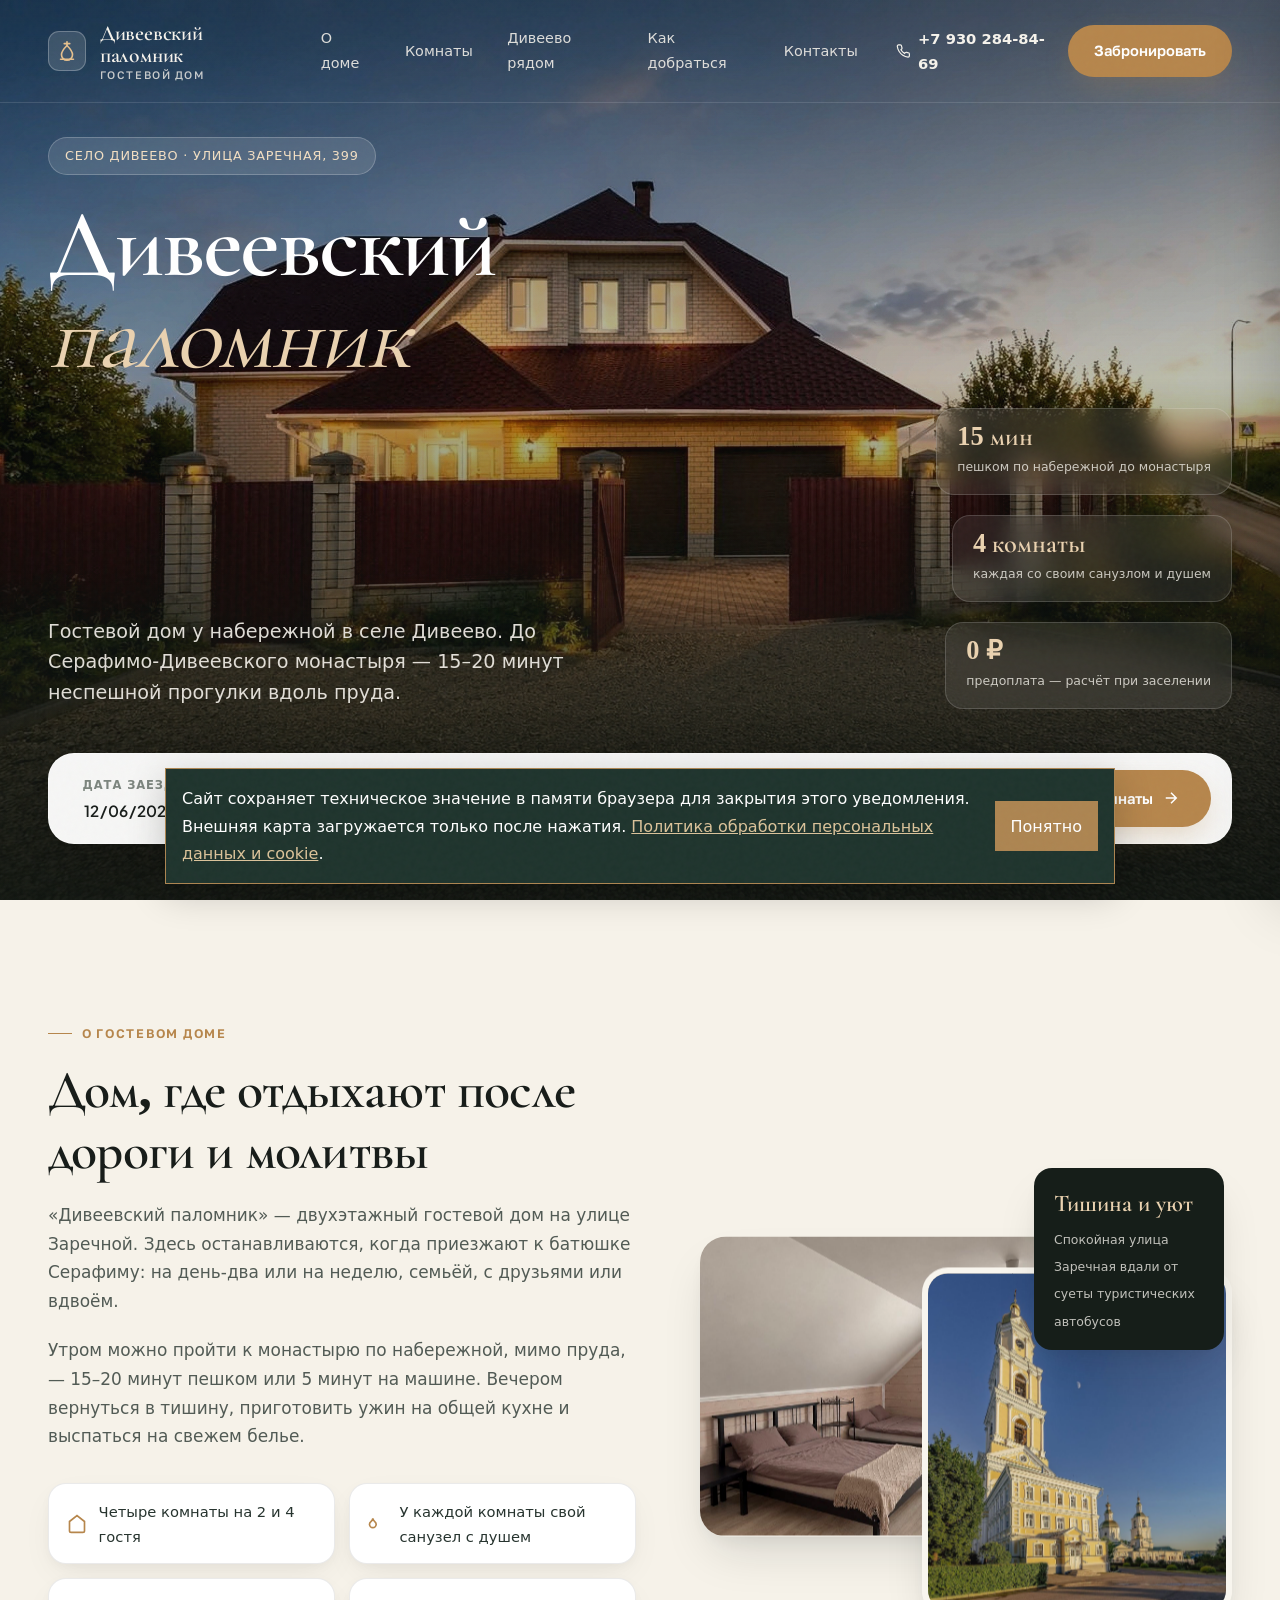
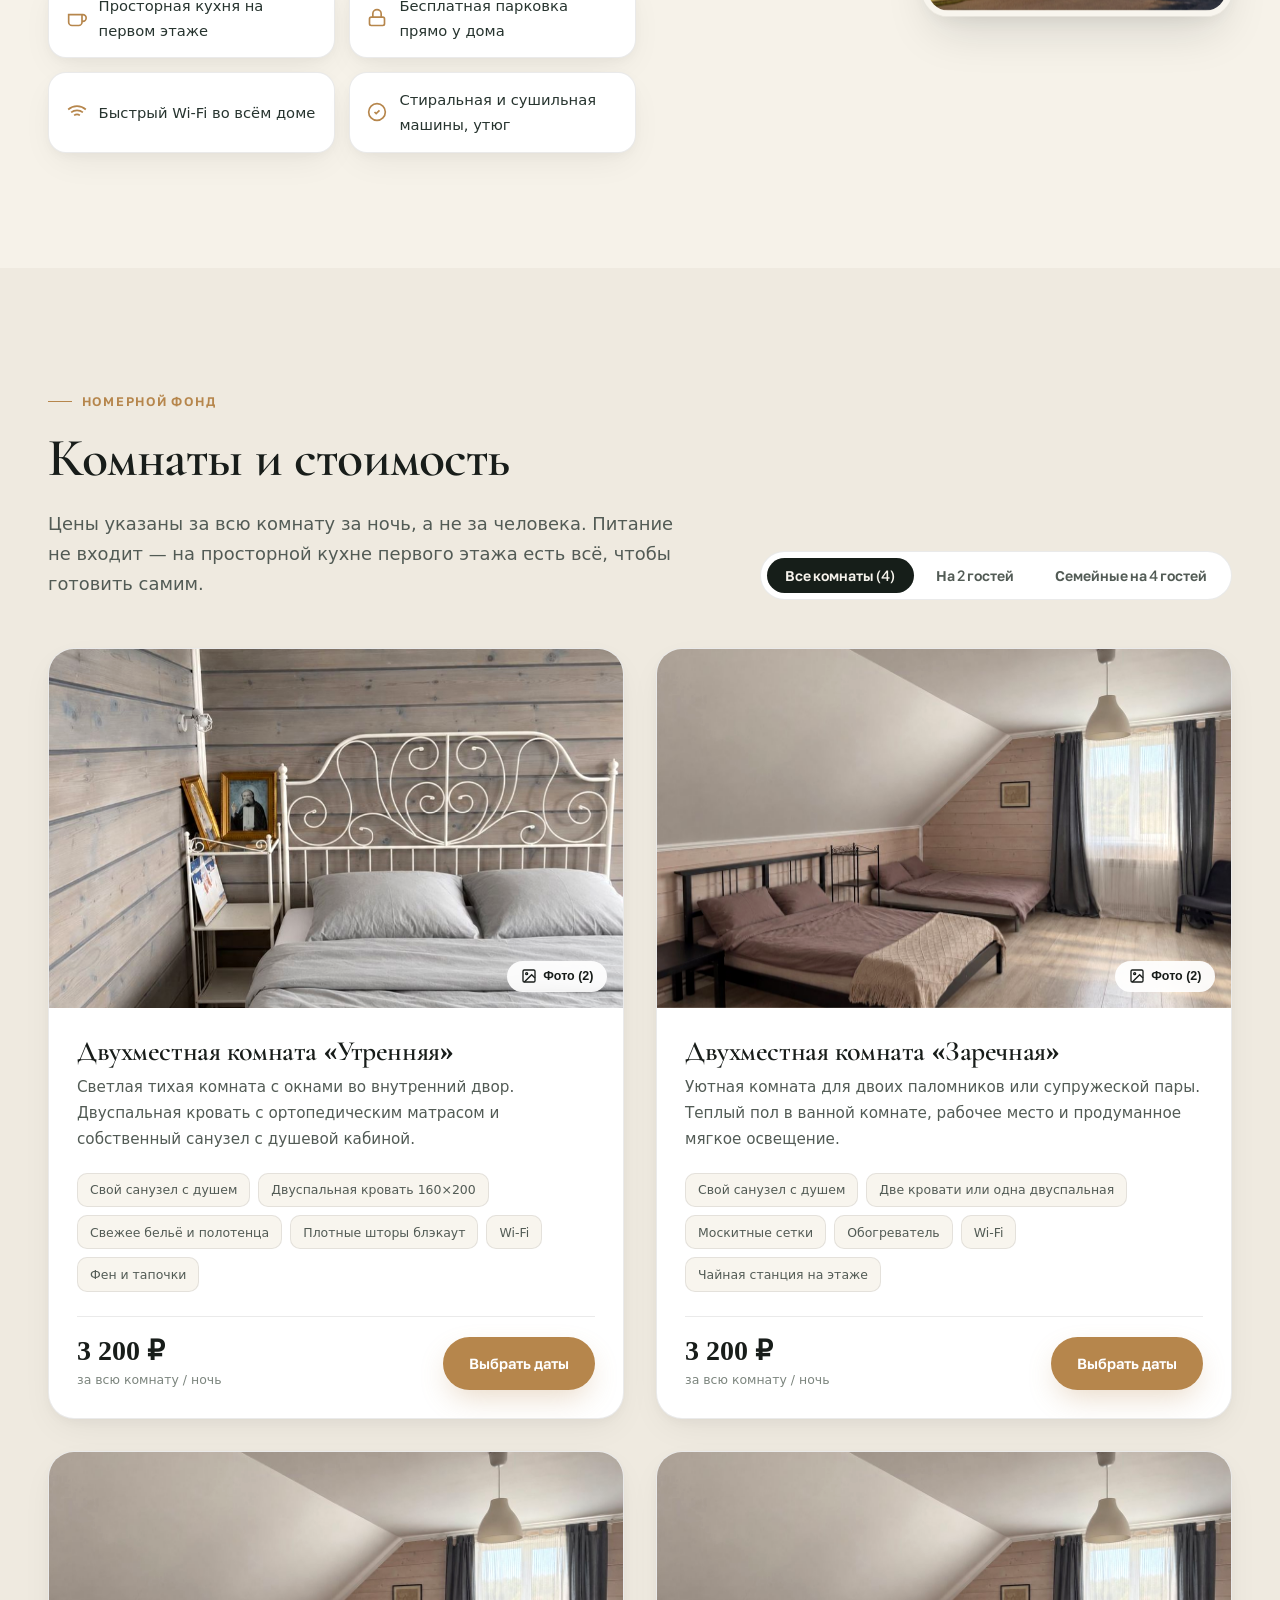
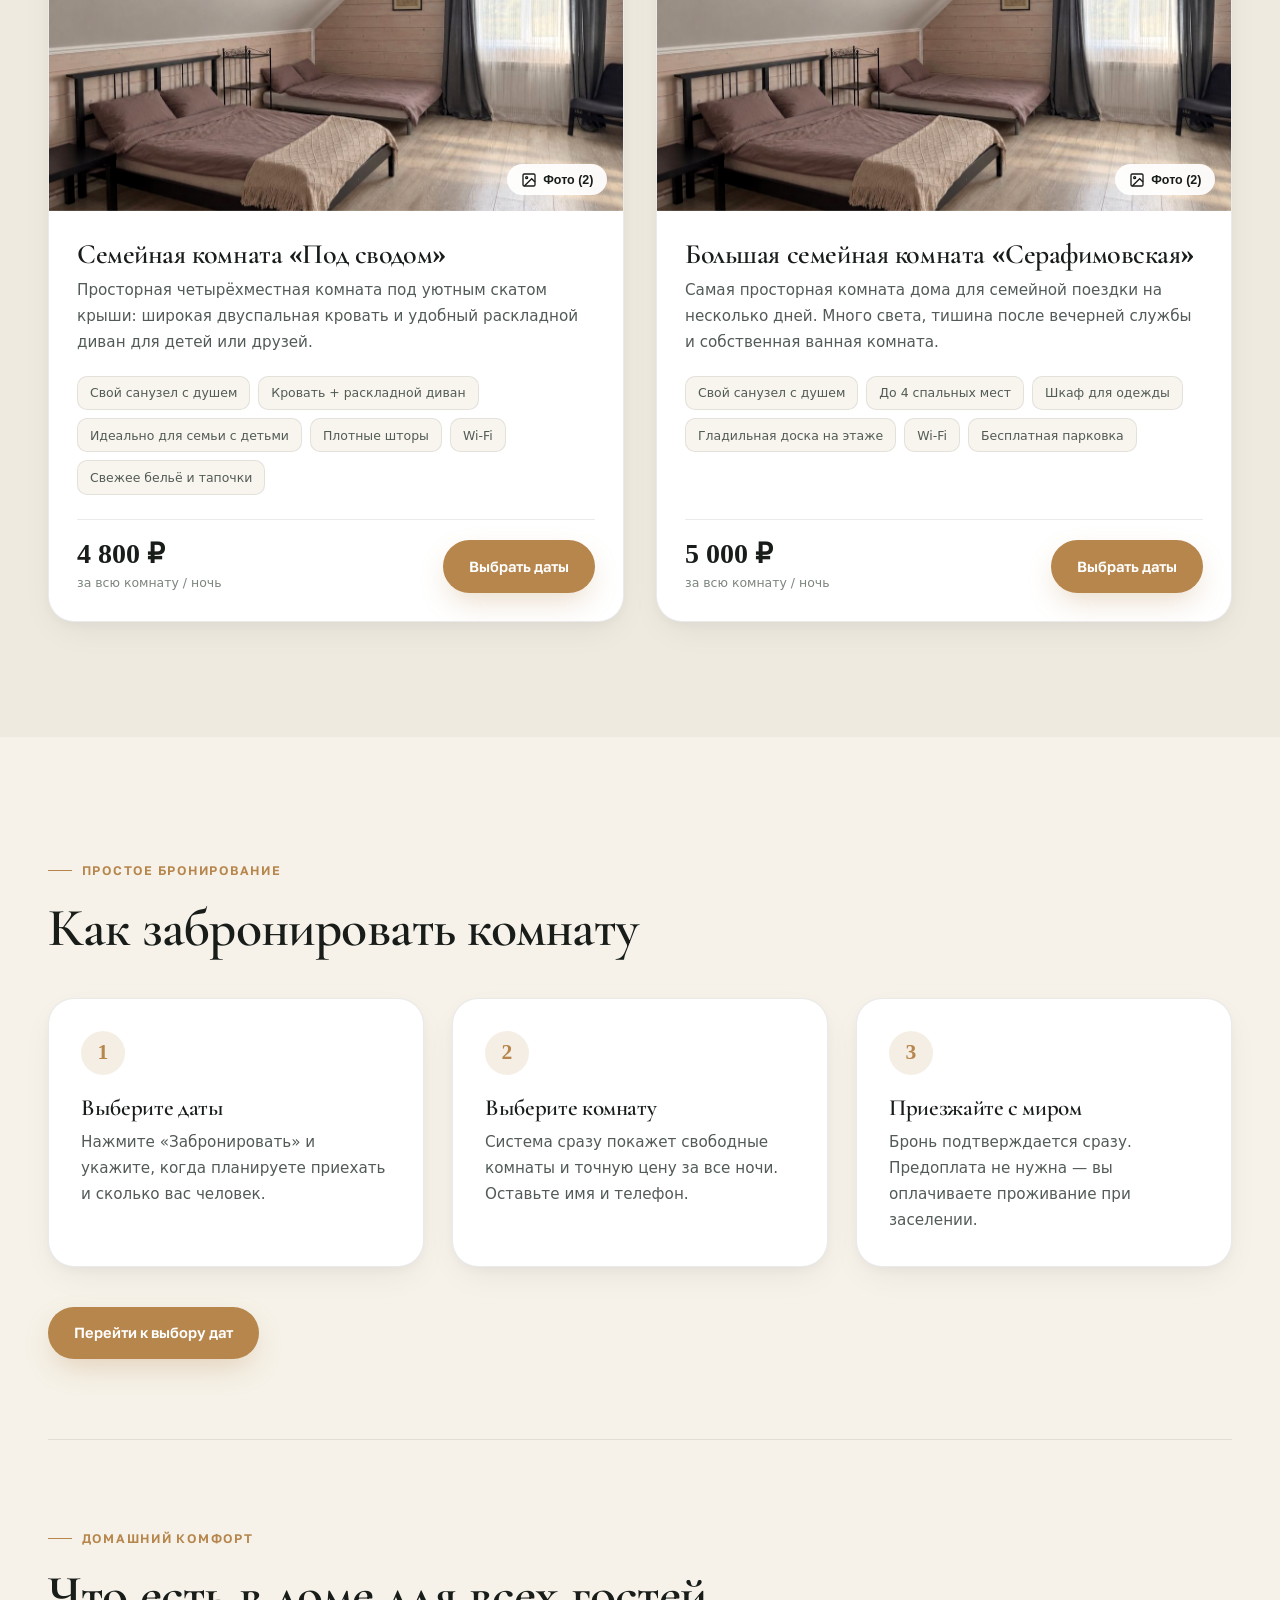
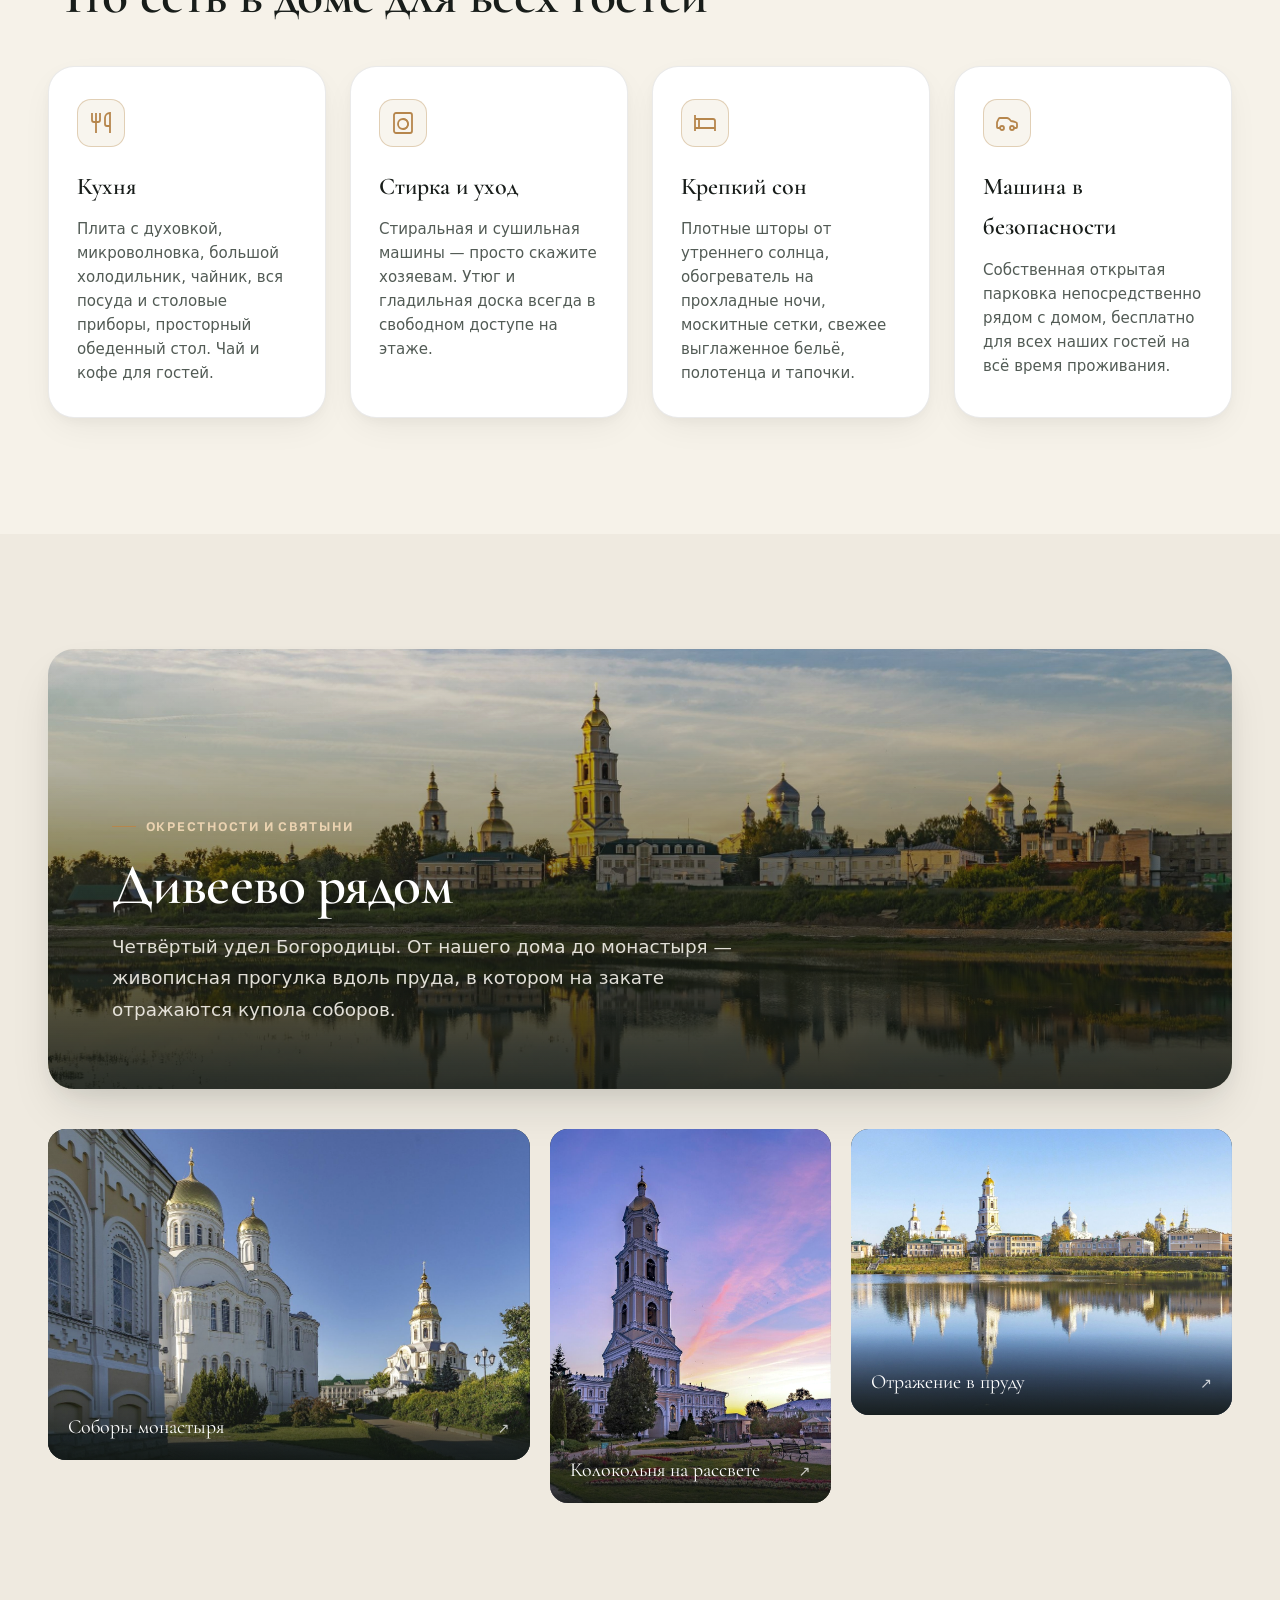
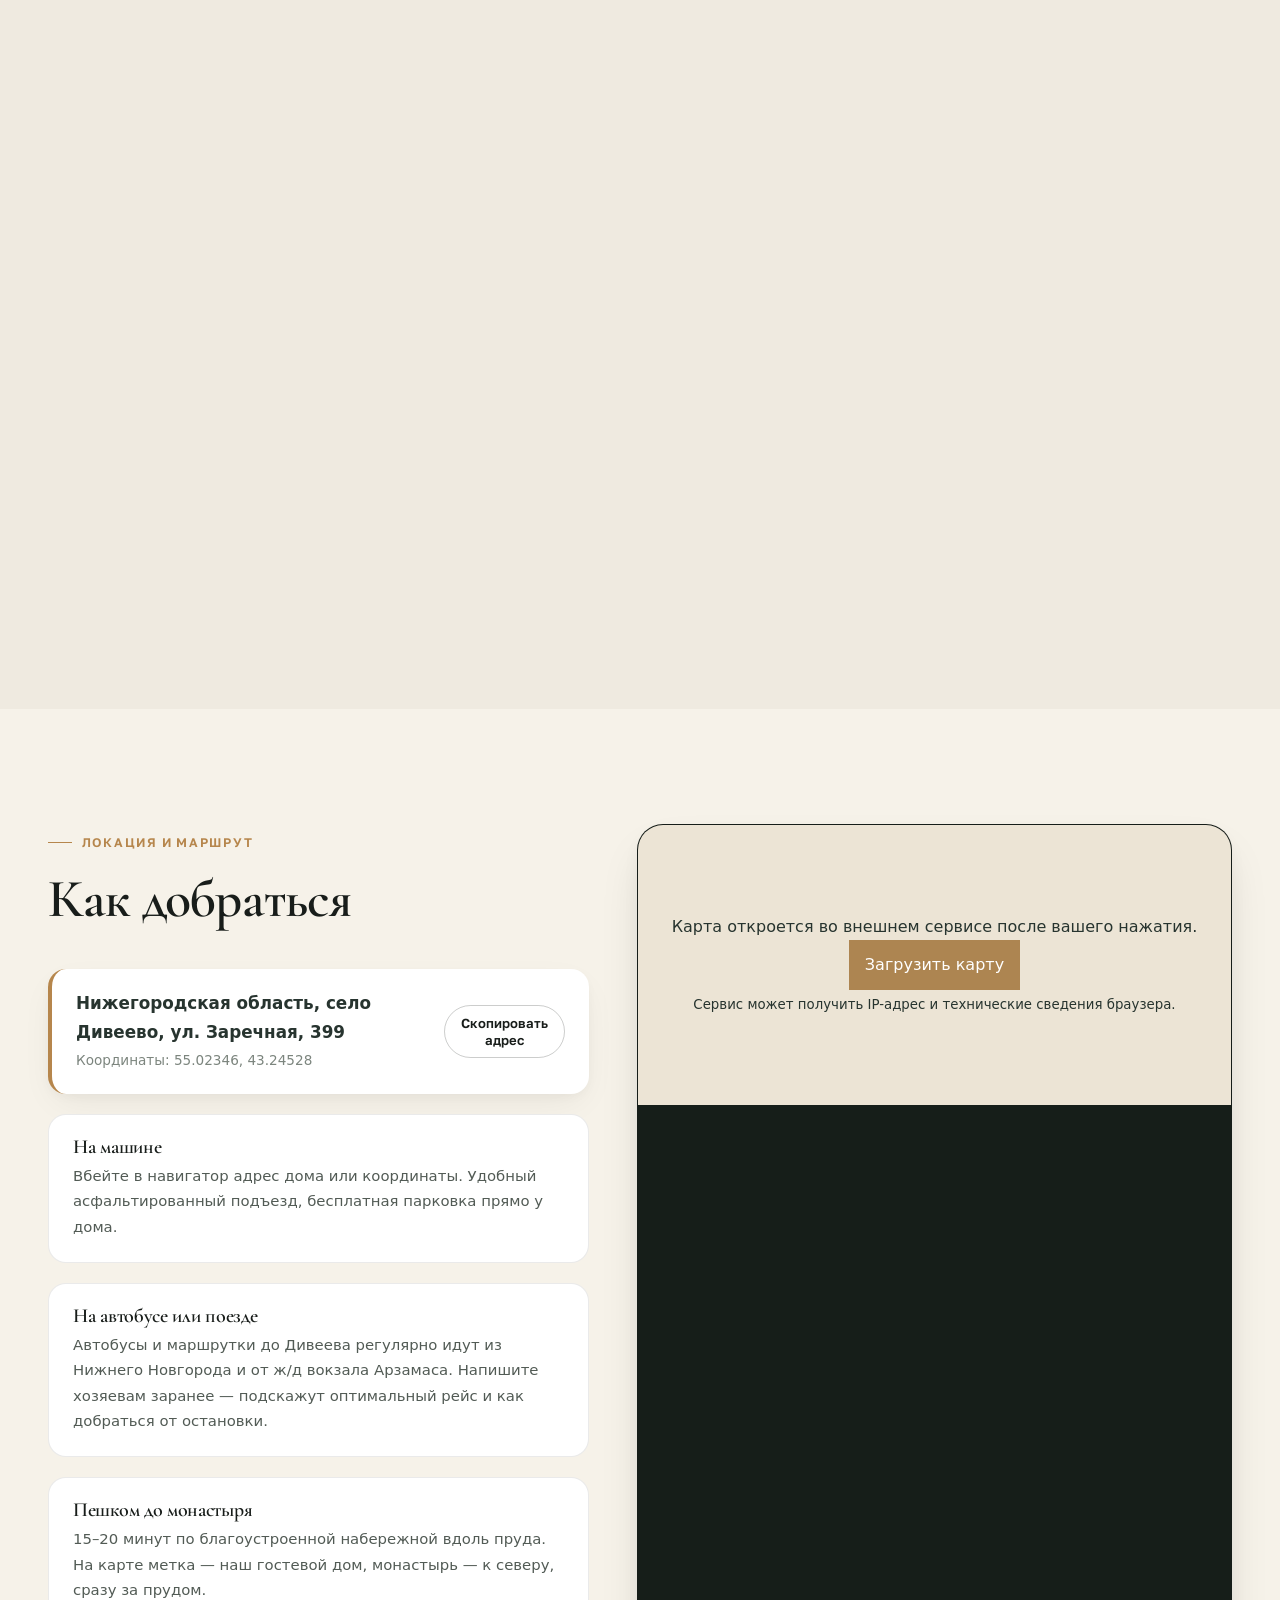
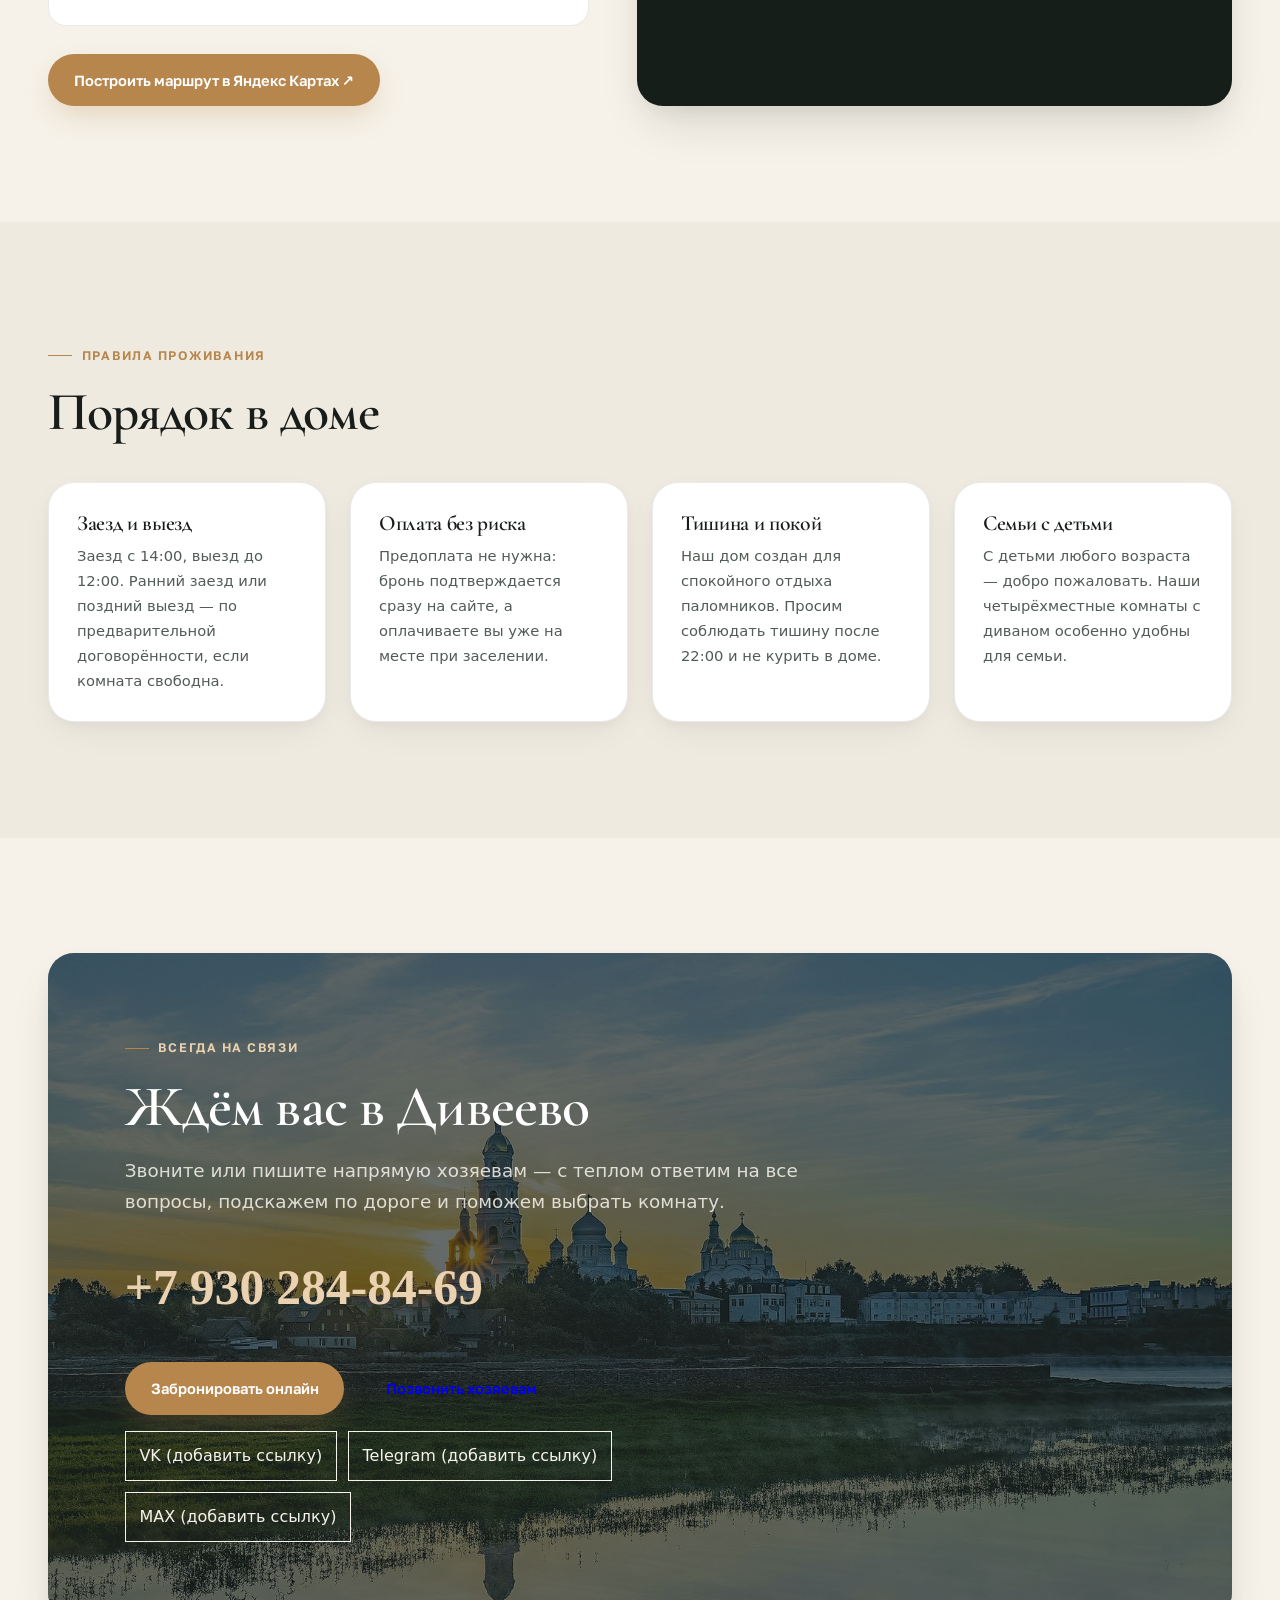
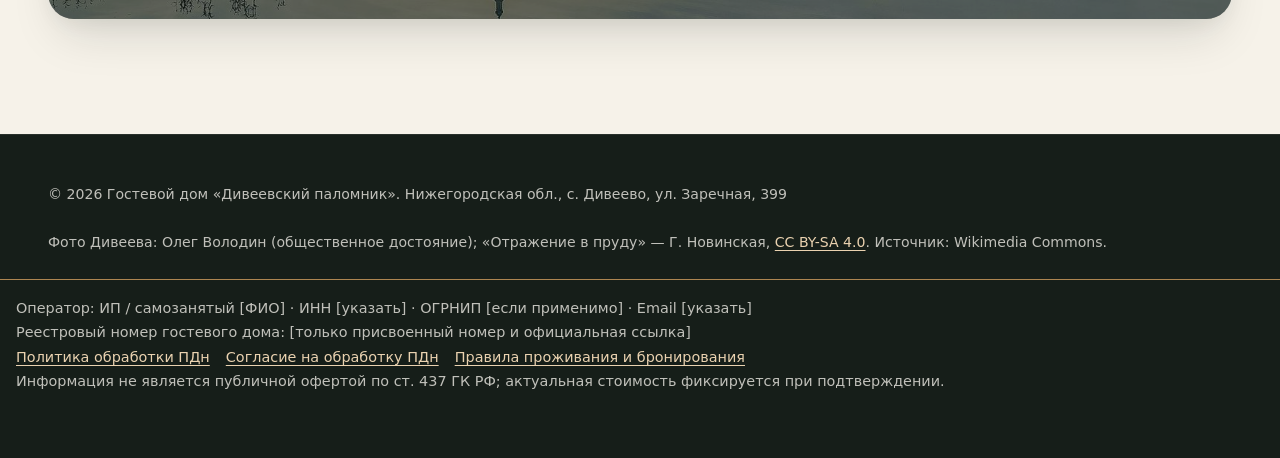
==== commit 34e73179: "Add legal pages and privacy-safe booking to all editions" ====
--- a/gemini/index.html
+++ b/gemini/index.html
@@ -10,12 +10,10 @@
   <link rel="preload" as="image" href="../img/hero.jpg">
 
   <!-- Editorial Typography: Cormorant Garamond + Plus Jakarta Sans -->
-  <link rel="preconnect" href="https://fonts.googleapis.com">
-  <link rel="preconnect" href="https://fonts.gstatic.com" crossorigin>
-  <link href="https://fonts.googleapis.com/css2?family=Cormorant+Garamond:ital,wght@0,500;0,600;0,700;1,500&family=Plus+Jakarta+Sans:wght@400;500;600;700&display=swap" rel="stylesheet">
-
+
+  <link rel="stylesheet" href="../fonts/fonts.css">
   <link rel="stylesheet" href="styles.css">
-</head>
+<link rel="stylesheet" href="../legal.css"></head>
 <body>
 
   <div class="scroll-progress" aria-hidden="true"></div>
@@ -423,12 +421,7 @@
           </div>
 
           <div class="route-map-card" data-reveal style="--reveal-delay: 140ms">
-            <iframe
-              title="Карта расположения гостевого дома Дивеевский паломник"
-              src="https://yandex.ru/map-widget/v1/?ll=43.245280%2C55.031500&z=14&pt=43.245280,55.023460,pm2rdm~43.243500,55.040500,pm2blm"
-              loading="lazy"
-              allowfullscreen
-            ></iframe>
+            <div class="map-consent" data-src="https://yandex.ru/map-widget/v1/?ll=43.245280%2C55.031500&amp;z=14&amp;pt=43.245280,55.023460,pm2rdm~43.243500,55.040500,pm2blm" data-title="Карта расположения гостевого дома Дивеевский паломник"><div><p>Карта откроется во внешнем сервисе после вашего нажатия.</p><button type="button">Загрузить карту</button><p><small>Сервис может получить IP-адрес и технические сведения браузера.</small></p></div></div>
           </div>
         </div>
       </div>
@@ -477,8 +470,8 @@
             <a class="cta-phone-huge" href="tel:+79302848469">+7 930 284-84-69</a>
             <div class="cta-buttons-row">
               <a class="btn btn-primary" href="booking.html">Забронировать онлайн</a>
-              <a class="btn btn-light" href="https://wa.me/79302848469" rel="noopener" target="_blank">Написать в WhatsApp</a>
-              <a class="btn btn-light" href="https://www.instagram.com/diveevo_palomnik/" rel="noopener" target="_blank">Instagram</a>
+              <a class="btn btn--ghost" href="tel:+79302848469">Позвонить хозяевам</a>
+              <span class="legal-social"><a href="https://vk.com/" target="_blank" rel="noopener noreferrer">VK (добавить ссылку)</a><a href="https://t.me/" target="_blank" rel="noopener noreferrer">Telegram (добавить ссылку)</a><a href="https://max.ru/" target="_blank" rel="noopener noreferrer">MAX (добавить ссылку)</a></span>
             </div>
           </div>
         </div>
@@ -496,7 +489,7 @@
         <a href="https://creativecommons.org/licenses/by-sa/4.0/deed.ru" rel="noopener" target="_blank">CC BY-SA 4.0</a>. Источник: Wikimedia Commons.
       </p>
     </div>
-  </footer>
+  <div class="legal-links"><p>Оператор: ИП / самозанятый [ФИО] · ИНН [указать] · ОГРНИП [если применимо] · Email [указать]</p><p>Реестровый номер гостевого дома: [только присвоенный номер и официальная ссылка]</p><nav><a href="privacy.html">Политика обработки ПДн</a><a href="consent.html">Согласие на обработку ПДн</a><a href="offer.html">Правила проживания и бронирования</a></nav><p>Информация не является публичной офертой по ст. 437 ГК РФ; актуальная стоимость фиксируется при подтверждении.</p></div></footer>
 
   <!-- Floating Quick CTA Button -->
   <a href="booking.html" class="btn btn-primary floating-book-cta" aria-label="Забронировать комнату">
@@ -519,6 +512,6 @@
   </dialog>
 
   <script src="app.js"></script>
-</body>
+<script src="../legal.js" defer></script></body>
 </html>
 
--- a/fonts/fonts.css
+++ b/fonts/fonts.css
@@ -0,0 +1,150 @@
+/* Шрифты лежат на сайте: Golos Text и Old Standard TT (SIL Open Font License) */
+@font-face {
+  font-family: 'Golos Text';
+  font-style: normal;
+  font-weight: 400;
+  font-display: swap;
+  src: url(GolosText-400-cyrillic-ext.woff2) format('woff2');
+  unicode-range: U+0460-052F, U+1C80-1C8A, U+20B4, U+2DE0-2DFF, U+A640-A69F, U+FE2E-FE2F;
+}
+@font-face {
+  font-family: 'Golos Text';
+  font-style: normal;
+  font-weight: 400;
+  font-display: swap;
+  src: url(GolosText-400-cyrillic.woff2) format('woff2');
+  unicode-range: U+0301, U+0400-045F, U+0490-0491, U+04B0-04B1, U+2116;
+}
+@font-face {
+  font-family: 'Golos Text';
+  font-style: normal;
+  font-weight: 400;
+  font-display: swap;
+  src: url(GolosText-400-latin.woff2) format('woff2');
+  unicode-range: U+0000-00FF, U+0131, U+0152-0153, U+02BB-02BC, U+02C6, U+02DA, U+02DC, U+0304, U+0308, U+0329, U+2000-206F, U+20AC, U+2122, U+2191, U+2193, U+2212, U+2215, U+FEFF, U+FFFD;
+}
+@font-face {
+  font-family: 'Golos Text';
+  font-style: normal;
+  font-weight: 500;
+  font-display: swap;
+  src: url(GolosText-500-cyrillic-ext.woff2) format('woff2');
+  unicode-range: U+0460-052F, U+1C80-1C8A, U+20B4, U+2DE0-2DFF, U+A640-A69F, U+FE2E-FE2F;
+}
+@font-face {
+  font-family: 'Golos Text';
+  font-style: normal;
+  font-weight: 500;
+  font-display: swap;
+  src: url(GolosText-500-cyrillic.woff2) format('woff2');
+  unicode-range: U+0301, U+0400-045F, U+0490-0491, U+04B0-04B1, U+2116;
+}
+@font-face {
+  font-family: 'Golos Text';
+  font-style: normal;
+  font-weight: 500;
+  font-display: swap;
+  src: url(GolosText-500-latin.woff2) format('woff2');
+  unicode-range: U+0000-00FF, U+0131, U+0152-0153, U+02BB-02BC, U+02C6, U+02DA, U+02DC, U+0304, U+0308, U+0329, U+2000-206F, U+20AC, U+2122, U+2191, U+2193, U+2212, U+2215, U+FEFF, U+FFFD;
+}
+@font-face {
+  font-family: 'Golos Text';
+  font-style: normal;
+  font-weight: 600;
+  font-display: swap;
+  src: url(GolosText-600-cyrillic-ext.woff2) format('woff2');
+  unicode-range: U+0460-052F, U+1C80-1C8A, U+20B4, U+2DE0-2DFF, U+A640-A69F, U+FE2E-FE2F;
+}
+@font-face {
+  font-family: 'Golos Text';
+  font-style: normal;
+  font-weight: 600;
+  font-display: swap;
+  src: url(GolosText-600-cyrillic.woff2) format('woff2');
+  unicode-range: U+0301, U+0400-045F, U+0490-0491, U+04B0-04B1, U+2116;
+}
+@font-face {
+  font-family: 'Golos Text';
+  font-style: normal;
+  font-weight: 600;
+  font-display: swap;
+  src: url(GolosText-600-latin.woff2) format('woff2');
+  unicode-range: U+0000-00FF, U+0131, U+0152-0153, U+02BB-02BC, U+02C6, U+02DA, U+02DC, U+0304, U+0308, U+0329, U+2000-206F, U+20AC, U+2122, U+2191, U+2193, U+2212, U+2215, U+FEFF, U+FFFD;
+}
+@font-face {
+  font-family: 'Old Standard TT';
+  font-style: italic;
+  font-weight: 400;
+  font-display: swap;
+  src: url(OldStandardTT-400i-cyrillic-ext.woff2) format('woff2');
+  unicode-range: U+0460-052F, U+1C80-1C8A, U+20B4, U+2DE0-2DFF, U+A640-A69F, U+FE2E-FE2F;
+}
+@font-face {
+  font-family: 'Old Standard TT';
+  font-style: italic;
+  font-weight: 400;
+  font-display: swap;
+  src: url(OldStandardTT-400i-cyrillic.woff2) format('woff2');
+  unicode-range: U+0301, U+0400-045F, U+0490-0491, U+04B0-04B1, U+2116;
+}
+@font-face {
+  font-family: 'Old Standard TT';
+  font-style: italic;
+  font-weight: 400;
+  font-display: swap;
+  src: url(OldStandardTT-400i-latin.woff2) format('woff2');
+  unicode-range: U+0000-00FF, U+0131, U+0152-0153, U+02BB-02BC, U+02C6, U+02DA, U+02DC, U+0304, U+0308, U+0329, U+2000-206F, U+20AC, U+2122, U+2191, U+2193, U+2212, U+2215, U+FEFF, U+FFFD;
+}
+@font-face {
+  font-family: 'Old Standard TT';
+  font-style: normal;
+  font-weight: 400;
+  font-display: swap;
+  src: url(OldStandardTT-400-cyrillic-ext.woff2) format('woff2');
+  unicode-range: U+0460-052F, U+1C80-1C8A, U+20B4, U+2DE0-2DFF, U+A640-A69F, U+FE2E-FE2F;
+}
+@font-face {
+  font-family: 'Old Standard TT';
+  font-style: normal;
+  font-weight: 400;
+  font-display: swap;
+  src: url(OldStandardTT-400-cyrillic.woff2) format('woff2');
+  unicode-range: U+0301, U+0400-045F, U+0490-0491, U+04B0-04B1, U+2116;
+}
+@font-face {
+  font-family: 'Old Standard TT';
+  font-style: normal;
+  font-weight: 400;
+  font-display: swap;
+  src: url(OldStandardTT-400-latin.woff2) format('woff2');
+  unicode-range: U+0000-00FF, U+0131, U+0152-0153, U+02BB-02BC, U+02C6, U+02DA, U+02DC, U+0304, U+0308, U+0329, U+2000-206F, U+20AC, U+2122, U+2191, U+2193, U+2212, U+2215, U+FEFF, U+FFFD;
+}
+@font-face {
+  font-family: 'Old Standard TT';
+  font-style: normal;
+  font-weight: 700;
+  font-display: swap;
+  src: url(OldStandardTT-700-cyrillic-ext.woff2) format('woff2');
+  unicode-range: U+0460-052F, U+1C80-1C8A, U+20B4, U+2DE0-2DFF, U+A640-A69F, U+FE2E-FE2F;
+}
+@font-face {
+  font-family: 'Old Standard TT';
+  font-style: normal;
+  font-weight: 700;
+  font-display: swap;
+  src: url(OldStandardTT-700-cyrillic.woff2) format('woff2');
+  unicode-range: U+0301, U+0400-045F, U+0490-0491, U+04B0-04B1, U+2116;
+}
+@font-face {
+  font-family: 'Old Standard TT';
+  font-style: normal;
+  font-weight: 700;
+  font-display: swap;
+  src: url(OldStandardTT-700-latin.woff2) format('woff2');
+  unicode-range: U+0000-00FF, U+0131, U+0152-0153, U+02BB-02BC, U+02C6, U+02DA, U+02DC, U+0304, U+0308, U+0329, U+2000-206F, U+20AC, U+2122, U+2191, U+2193, U+2212, U+2215, U+FEFF, U+FFFD;
+}
+
+@font-face{font-family:'Cormorant Garamond';font-style:normal;font-weight:400;font-display:swap;src:url(CormorantGaramond-Regular.woff2) format('woff2');}
+@font-face{font-family:'Cormorant Garamond';font-style:normal;font-weight:600;font-display:swap;src:url(CormorantGaramond-SemiBold.woff2) format('woff2');}
+@font-face{font-family:'Plus Jakarta Sans';font-style:normal;font-weight:400;font-display:swap;src:url(PlusJakartaSans-Regular.woff2) format('woff2');}
+@font-face{font-family:'Plus Jakarta Sans';font-style:normal;font-weight:600;font-display:swap;src:url(PlusJakartaSans-SemiBold.woff2) format('woff2');}
--- a/gemini/styles.css
+++ b/gemini/styles.css
@@ -29,7 +29,7 @@
 
   /* Typography */
   --font-serif: 'Cormorant Garamond', Georgia, 'Times New Roman', serif;
-  --font-sans: 'Plus Jakarta Sans', -apple-system, BlinkMacSystemFont, 'Segoe UI', Roboto, sans-serif;
+  --font-sans: 'Plus Jakarta Sans', 'Golos Text', system-ui, -apple-system, 'Segoe UI', Roboto, sans-serif;
 
   /* Layout & Spacing */
   --container-max: 1280px;
--- a/legal.css
+++ b/legal.css
@@ -0,0 +1,3 @@
+@font-face{font-family:LegalSerif;src:local("Old Standard TT"),local("Georgia")}*{box-sizing:border-box}body{margin:0;background:#f6f2e9;color:#27342f;font:16px/1.7 system-ui,sans-serif}.legal-head,.legal-foot{padding:1rem 5vw;background:#29483d;color:#fff;display:flex;gap:1.5rem;justify-content:space-between;flex-wrap:wrap}.legal-head a,.legal-foot a{color:inherit}.legal-page{max-width:900px;margin:3rem auto;padding:0 22px 4rem}.legal-page h1,.legal-page h2{font-family:LegalSerif,Georgia,serif;line-height:1.15}.legal-page h1{font-size:clamp(2.2rem,5vw,3.5rem)}.legal-page h2{margin-top:2rem}.table-scroll{overflow:auto}table{border-collapse:collapse;background:#fffdf7;min-width:700px}td,th{border:1px solid #ded2bd;padding:.7rem;text-align:left;vertical-align:top}.cookie-notice{position:fixed;z-index:99;bottom:16px;left:16px;right:16px;margin:auto;max-width:950px;padding:1rem;background:#1f342d;color:white;border:1px solid #ad8551;display:flex;gap:1rem;align-items:center;justify-content:space-between;box-shadow:0 10px 35px #0003}.cookie-notice p{margin:0}.cookie-notice a{color:#dbc39a}.cookie-notice button,.map-consent button{background:#ad8551;color:#fff;border:0;padding:.7rem 1rem;cursor:pointer;font:inherit}.map-consent{min-height:280px;display:grid;place-items:center;text-align:center;background:#ece4d5}.map-consent iframe{width:100%;height:100%;min-height:400px;border:0}.legal-links{margin-top:1.5rem;padding:1rem;border-top:1px solid #ad8551;font-size:.9rem}.legal-links nav{display:flex;gap:1rem;flex-wrap:wrap}.booking-local{max-width:950px;margin:3rem auto;padding:2rem;background:#f6f2e9;color:#27342f}.booking-local-head{padding:1rem 5vw;background:#29483d;display:flex;justify-content:space-between}.booking-local-head a{color:#fff}.booking-grid{display:grid;grid-template-columns:1fr 1fr;gap:1rem}.booking-grid label{display:grid;gap:.4rem}.booking-grid input,.booking-grid textarea{padding:.8rem;border:1px solid #b8b09f;font:inherit}.booking-wide{grid-column:1/-1}.consent-check{display:flex;gap:.7rem;margin:1.2rem 0;align-items:start}.booking-local button,.booking-actions a{display:inline-block;padding:.8rem 1rem;background:#ad8551;color:white;border:0;text-decoration:none;margin:.3rem;cursor:pointer}.booking-disclosure{font-size:.9rem}.booking-actions{display:flex;flex-wrap:wrap;gap:.5rem}#booking-result{padding:1rem;background:#ece4d5}@media(max-width:650px){.booking-grid{grid-template-columns:1fr}.booking-wide{grid-column:auto}.booking-local{padding:1rem;margin:1rem}}
+
+.legal-social{display:flex;gap:.7rem;flex-wrap:wrap}.legal-social a{padding:.65rem .85rem;border:1px solid currentColor;color:inherit;text-decoration:none}
